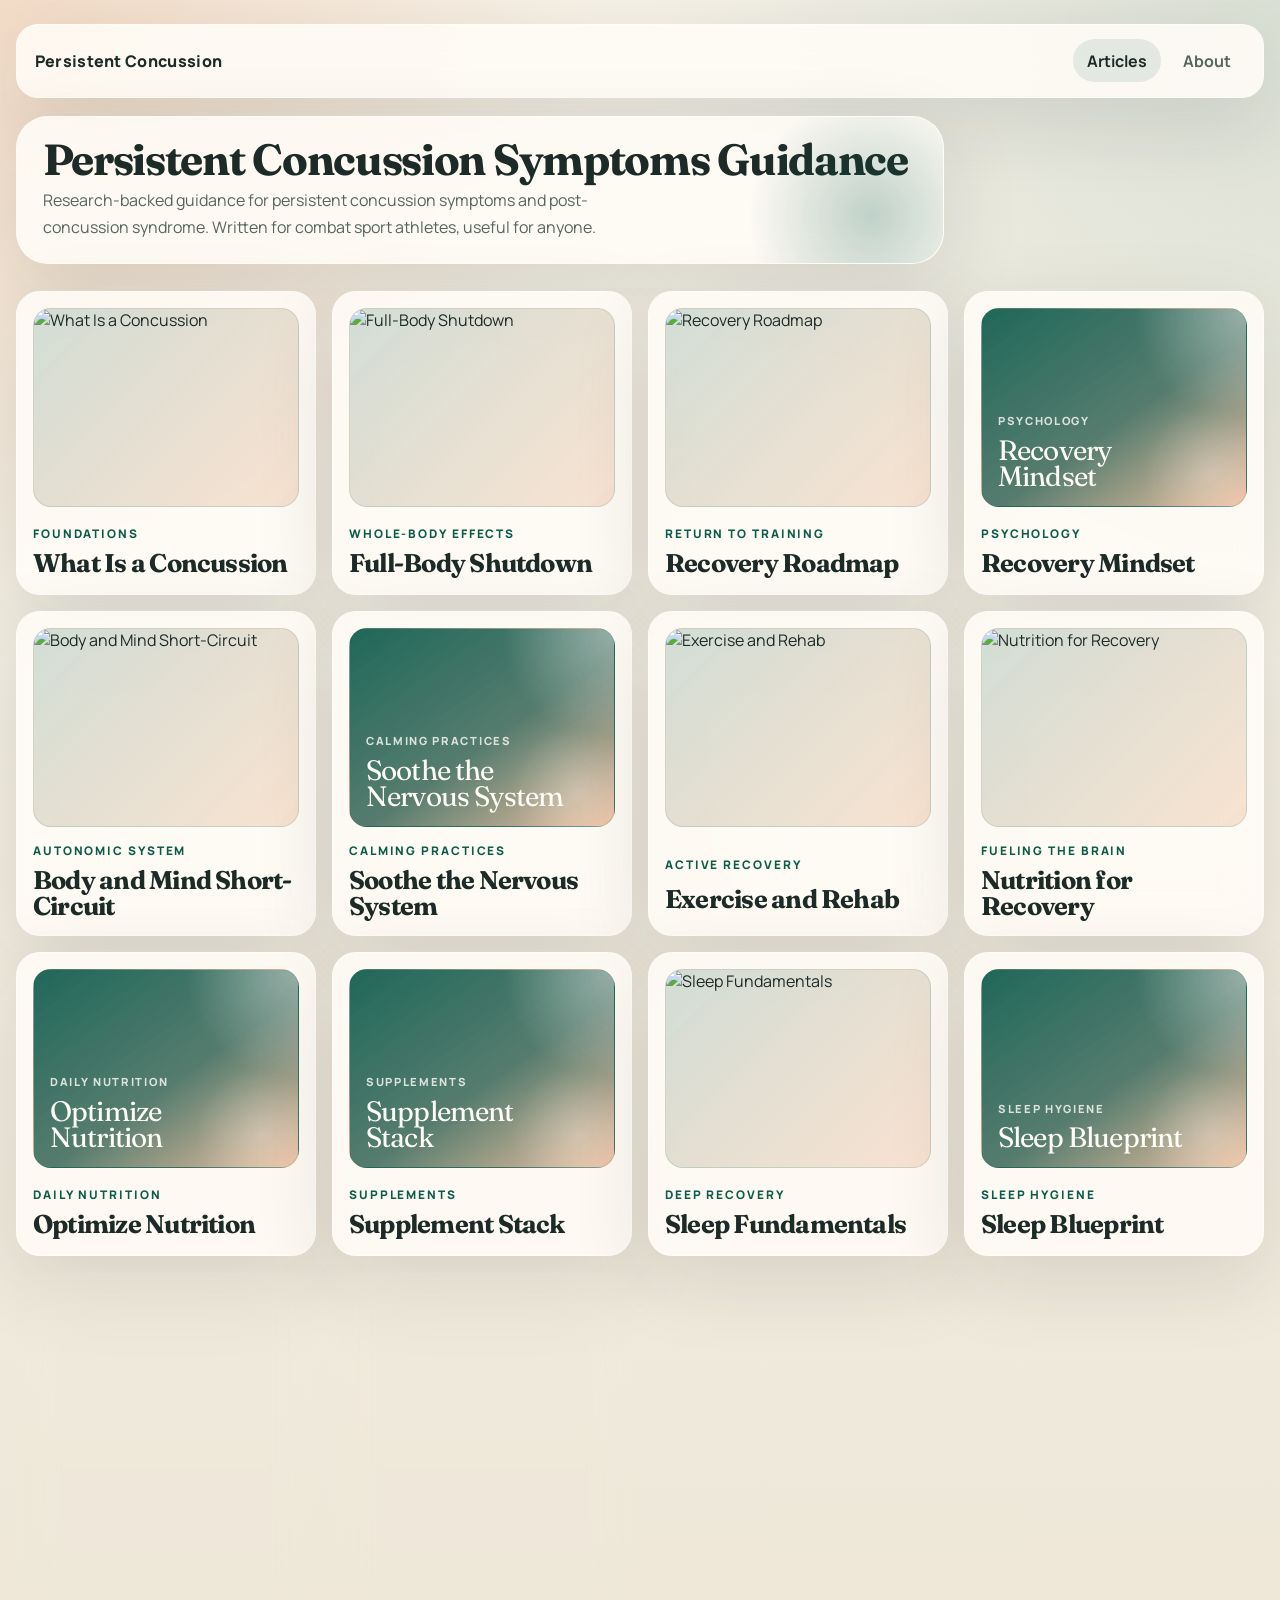
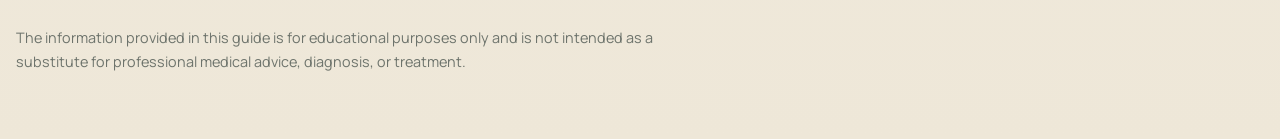
==== index.html @ 85caffee "Replace lesson renderer with vanilla JS article rendering" ====
<!doctype html>
<html lang="en">
  <head>
    <meta charset="UTF-8" />
    <meta name="viewport" content="width=device-width, initial-scale=1.0" />
    <title>Persistent Concussion</title>
    <meta
      name="description"
      content="Persistent Concussion is a free web version of the HitSmart recovery course, reorganized into a cleaner reading experience."
    />
    <link rel="preconnect" href="https://fonts.googleapis.com" />
    <link rel="preconnect" href="https://fonts.gstatic.com" crossorigin />
    <link
      href="https://fonts.googleapis.com/css2?family=Fraunces:opsz,wght@9..144,500;9..144,700&family=Manrope:wght@400;500;600;700;800&display=swap"
      rel="stylesheet"
    />
    <link rel="stylesheet" href="./styles.css" />
  </head>
  <body>
    <div class="page-shell">
      <nav class="site-nav" aria-label="Primary">
        <a class="site-nav__brand" href="./index.html">Persistent Concussion</a>
        <div class="site-nav__links">
          <a class="site-nav__link" href="./index.html#course" aria-current="page">Articles</a>
          <a class="site-nav__link" href="./about.html">About</a>
        </div>
      </nav>

      <header class="hero hero--compact">
        <div class="hero__inner">
          <h1 class="hero__title">Persistent Concussion Symptoms Guidance</h1>
          <p class="hero__subtitle">
            Research-backed guidance for persistent concussion symptoms and post-concussion
            syndrome. Written for combat sport athletes, useful for anyone.
          </p>
        </div>
      </header>

      <main class="layout">
        <section class="course" id="course" aria-label="Article library">
          <section class="articles-grid" id="articles-grid" aria-label="Article previews"></section>
        </section>
      </main>

      <footer class="site-footer">
        <p>
          The information provided in this guide is for educational purposes only and is not
          intended as a substitute for professional medical advice, diagnosis, or treatment.
        </p>
      </footer>
    </div>

    <script type="module" src="./app.js"></script>
  </body>
</html>
---- styles.css ----
:root {
  --paper: rgba(255, 252, 246, 0.88);
  --paper-strong: #fffdf8;
  --ink: #1d2b28;
  --ink-soft: #57655f;
  --line: rgba(29, 43, 40, 0.12);
  --brand: #0c5c4c;
  --accent: #e58b53;
  --accent-soft: rgba(229, 139, 83, 0.16);
  --shadow: 0 24px 80px rgba(23, 35, 31, 0.12);
  --radius-xl: 28px;
}

* {
  box-sizing: border-box;
}

html {
  scroll-behavior: smooth;
}

body {
  margin: 0;
  min-height: 100vh;
  color: var(--ink);
  background:
    radial-gradient(circle at top left, rgba(229, 139, 83, 0.22), transparent 28%),
    radial-gradient(circle at top right, rgba(12, 92, 76, 0.12), transparent 30%),
    linear-gradient(180deg, #f7f2e8 0%, #f3eee2 35%, #eee7d8 100%);
  font-family: "Manrope", "Avenir Next", "Segoe UI", sans-serif;
}

body::before {
  position: fixed;
  inset: 0;
  background-image:
    linear-gradient(rgba(255, 255, 255, 0.18) 1px, transparent 1px),
    linear-gradient(90deg, rgba(255, 255, 255, 0.18) 1px, transparent 1px);
  background-size: 28px 28px;
  opacity: 0.22;
  content: "";
  pointer-events: none;
}

a {
  color: inherit;
}

img {
  max-width: 100%;
}

.page-shell {
  position: relative;
  z-index: 1;
  width: min(1280px, calc(100% - 2rem));
  margin: 0 auto;
  padding: 1.5rem 0 4rem;
}

.site-nav {
  display: flex;
  align-items: center;
  justify-content: space-between;
  gap: 1rem;
  padding: 0.9rem 1.1rem;
  margin-bottom: 1.15rem;
  border-radius: 22px;
}

.site-nav__brand,
.site-nav__link {
  text-decoration: none;
}

.site-nav__brand {
  font-weight: 800;
  letter-spacing: 0.02em;
}

.site-nav__links {
  display: flex;
  flex-wrap: wrap;
  align-items: center;
  gap: 0.45rem;
}

.site-nav__link {
  padding: 0.65rem 0.9rem;
  border-radius: 999px;
  color: var(--ink-soft);
  font-weight: 700;
  transition:
    background-color 180ms ease,
    color 180ms ease,
    transform 180ms ease;
}

.site-nav__link:hover,
.site-nav__link:focus-visible {
  color: var(--ink);
  background: rgba(255, 255, 255, 0.62);
  transform: translateY(-1px);
}

.site-nav__link[aria-current="page"] {
  color: var(--ink);
  background: rgba(12, 92, 76, 0.1);
}

.hero {
  display: grid;
  grid-template-columns: 1fr;
  gap: 1rem;
  align-items: stretch;
}

.hero__inner,
.site-nav,
.preview-card,
.article-detail,
.about-card {
  backdrop-filter: blur(18px);
  background: var(--paper);
  border: 1px solid rgba(255, 255, 255, 0.45);
  box-shadow: var(--shadow);
}

.hero__inner {
  position: relative;
  overflow: hidden;
  padding: 2.5rem;
  border-radius: 32px;
}

.hero--compact {
  max-width: min(58rem, 100%);
}

.hero--compact .hero__inner {
  padding: 1.35rem 1.6rem;
}

.hero__inner::after {
  position: absolute;
  right: -3.5rem;
  bottom: -5rem;
  width: 16rem;
  height: 16rem;
  border-radius: 999px;
  background: radial-gradient(circle, rgba(12, 92, 76, 0.26), transparent 68%);
  content: "";
}

.hero__eyebrow,
.section-label,
.summary-card__label,
.about-card__label,
.preview-card__eyebrow,
.article-detail__eyebrow {
  margin: 0;
  text-transform: uppercase;
  letter-spacing: 0.16em;
  font-size: 0.74rem;
  font-weight: 800;
  color: var(--brand);
}

.hero__title,
.course__intro h2,
.about__copy h2,
.preview-card__title,
.article-detail__title {
  font-family: "Fraunces", Georgia, serif;
  letter-spacing: -0.03em;
}

.hero__title {
  width: min(12ch, 100%);
  margin: 0 0 1rem;
  font-size: clamp(3rem, 7vw, 5.4rem);
  line-height: 0.94;
}

.hero--compact .hero__title {
  width: auto;
  margin-bottom: 0.45rem;
  font-size: clamp(1.95rem, 3.4vw, 3rem);
}

.hero__copy,
.hero__subtitle,
.preview-card__description,
.article-detail__description,
.about__lede,
.about-card__body,
.course__meta-copy,
.course__meta-count {
  margin: 0;
  color: var(--ink-soft);
  line-height: 1.7;
  font-size: 1rem;
}

.hero__copy {
  max-width: 62ch;
}

.hero__subtitle {
  max-width: 60ch;
}

.hero__actions,
.hero__stats {
  display: flex;
  flex-wrap: wrap;
  gap: 0.85rem;
  margin-top: 1.5rem;
}

.hero--compact .hero__actions,
.hero--compact .hero__stats {
  margin-top: 1rem;
}

.button {
  display: inline-flex;
  align-items: center;
  justify-content: center;
  min-height: 3rem;
  padding: 0.85rem 1.15rem;
  border-radius: 999px;
  font-weight: 800;
  text-decoration: none;
  transition:
    transform 180ms ease,
    background-color 180ms ease,
    border-color 180ms ease;
}

.button:hover,
.button:focus-visible,
.preview-card:hover,
.preview-card:focus-visible {
  transform: translateY(-1px);
}

.button--primary {
  color: #fff;
  background: var(--brand);
}

.button--secondary {
  border: 1px solid var(--line);
  background: rgba(255, 255, 255, 0.66);
}

.stat-pill {
  display: inline-flex;
  align-items: center;
  gap: 0.55rem;
  padding: 0.75rem 0.95rem;
  border-radius: 999px;
  background: rgba(255, 255, 255, 0.72);
  border: 1px solid rgba(12, 92, 76, 0.1);
  color: var(--ink-soft);
  font-weight: 700;
}

.stat-pill strong {
  color: var(--ink);
}

.layout {
  display: grid;
  gap: 2.75rem;
  margin-top: 1.7rem;
}

.course,
.about {
  display: grid;
  gap: 1.4rem;
}

.course__intro {
  display: grid;
  gap: 0.55rem;
}

.course__intro h2,
.about__copy h2 {
  margin: 0;
  font-size: clamp(2rem, 5vw, 3rem);
  line-height: 1;
}

.articles-grid {
  display: grid;
  grid-template-columns: repeat(4, minmax(0, 1fr));
  gap: 1rem;
  align-items: stretch;
}

.preview-card {
  appearance: none;
  border: 1px solid rgba(255, 255, 255, 0.45);
  display: grid;
  gap: 0.95rem;
  min-height: 19rem;
  width: 100%;
  padding: 1rem;
  border-radius: 24px;
  font: inherit;
  text-align: left;
  color: inherit;
  cursor: pointer;
  text-decoration: none;
}

.preview-card__media {
  aspect-ratio: 4 / 3;
  overflow: hidden;
  display: grid;
  border-radius: 18px;
  background: linear-gradient(135deg, rgba(12, 92, 76, 0.18), rgba(229, 139, 83, 0.22));
  border: 1px solid rgba(12, 92, 76, 0.12);
}

.preview-card__media img {
  width: 100%;
  height: 100%;
  object-fit: cover;
  display: block;
}

.preview-card__media--fallback {
  position: relative;
  align-content: end;
  gap: 0.55rem;
  padding: 1rem;
  background:
    radial-gradient(circle at top right, rgba(255, 255, 255, 0.42), transparent 34%),
    linear-gradient(145deg, rgba(12, 92, 76, 0.92), rgba(58, 103, 88, 0.86) 55%, rgba(229, 139, 83, 0.5));
}

.preview-card__media--fallback::after {
  position: absolute;
  inset: auto -2rem -2.2rem auto;
  width: 8.5rem;
  height: 8.5rem;
  border-radius: 999px;
  background: radial-gradient(circle, rgba(255, 252, 246, 0.28), transparent 70%);
  content: "";
}

.preview-card__media-label,
.preview-card__media-title {
  position: relative;
  z-index: 1;
  margin: 0;
  color: #fffdf8;
  text-decoration: none;
}

.preview-card__media-label {
  text-transform: uppercase;
  letter-spacing: 0.15em;
  font-size: 0.7rem;
  font-weight: 800;
  opacity: 0.8;
}

.preview-card__media-title {
  max-width: 12ch;
  font-family: "Fraunces", Georgia, serif;
  font-size: 1.75rem;
  line-height: 0.96;
  letter-spacing: -0.03em;
}

.preview-card__header {
  display: grid;
  gap: 0.45rem;
}

.preview-card__title {
  margin: 0;
  font-size: 1.6rem;
  line-height: 1.02;
}

.article-detail {
  display: grid;
  gap: 1rem;
  padding: 1.3rem;
  border-radius: 32px;
}

.article-detail__header {
  display: grid;
  gap: 1rem;
}

.article-detail__heading {
  display: grid;
  gap: 0.6rem;
}

.article-detail__title {
  margin: 0;
  font-size: clamp(2.2rem, 5vw, 4rem);
  line-height: 0.98;
}

.article-detail__summary {
  margin-bottom: 0;
}

.article-detail__content {
  display: grid;
  gap: 1rem;
}

.article-detail__content--lesson {
  gap: 0;
}

.article-detail__sections {
  display: grid;
  gap: 1rem;
}

.article-page {
  display: grid;
  gap: 1rem;
}

.article-page__nav {
  display: flex;
  justify-content: flex-start;
}

.summary-card {
  padding: 1rem 1.1rem;
  border-radius: 20px;
  background: linear-gradient(135deg, var(--accent-soft), rgba(12, 92, 76, 0.1));
  border: 1px solid rgba(12, 92, 76, 0.12);
}

.summary-card__copy {
  margin: 0.4rem 0 0;
  line-height: 1.7;
  color: var(--ink);
}

.section-card {
  overflow: hidden;
  border-radius: 22px;
  background: rgba(255, 253, 248, 0.82);
  border: 1px solid rgba(12, 92, 76, 0.12);
  box-shadow: 0 14px 36px rgba(23, 35, 31, 0.08);
  animation: fadeSlide 260ms ease;
}

.section-card__header {
  padding: 0.95rem 1.2rem;
  background: linear-gradient(135deg, rgba(12, 92, 76, 0.16), rgba(12, 92, 76, 0.08));
  border-bottom: 1px solid rgba(12, 92, 76, 0.12);
}

.section-card__title {
  margin: 0;
  font-size: 1.08rem;
  line-height: 1.35;
  font-weight: 800;
  color: var(--ink);
}

.section-card__body {
  display: grid;
  gap: 1rem;
  padding: 1.15rem 1.2rem 1.25rem;
}

.section-card__subheading,
.content-card__subheading {
  margin: 0;
  font-size: 1rem;
  line-height: 1.4;
  font-weight: 800;
  color: var(--ink);
}

.section-card__body p {
  margin: 0;
  color: var(--ink-soft);
  line-height: 1.88;
}

.section-card__body strong {
  color: var(--ink);
}

.section-card__body a {
  color: var(--brand);
  text-decoration-thickness: 0.08em;
  text-underline-offset: 0.18em;
  word-break: break-word;
}

.section-card__list {
  display: grid;
  gap: 0.7rem;
  margin: 0;
  padding-left: 1.3rem;
  color: var(--ink-soft);
}

.section-card__list li {
  line-height: 1.8;
}

.section-card__image {
  display: block;
  width: min(100%, 36rem);
  max-height: 24rem;
  margin-inline: auto;
  border-radius: 16px;
  border: 1px solid var(--line);
  object-fit: contain;
  background: rgba(255, 255, 255, 0.72);
}

.deep-dive {
  display: grid;
  gap: 0.9rem;
}

.deep-dive__toggle {
  display: flex;
  align-items: center;
  justify-content: center;
  min-height: 3.2rem;
  padding: 0.95rem 1.2rem;
  border-radius: 18px;
  background: #232523;
  color: #fff;
  border: 1px solid rgba(35, 37, 35, 0.24);
  cursor: pointer;
  font-weight: 800;
  list-style: none;
  user-select: none;
}

.deep-dive__toggle::-webkit-details-marker {
  display: none;
}

.deep-dive__content {
  display: grid;
  gap: 1rem;
}

.content-card {
  padding: 1.2rem 1.2rem;
  border-radius: 18px;
  background: var(--paper-strong);
  border: 1px solid var(--line);
  animation: fadeSlide 260ms ease;
}

.content-card h4 {
  margin: 0;
  font-size: 1.08rem;
  line-height: 1.35;
}

.content-card p,
.content-card li {
  margin: 0;
  line-height: 1.9;
  color: var(--ink-soft);
}

.content-card p + p,
.content-card ol,
.content-card ul,
.content-card img,
.content-card .table-wrap,
.content-card .link-stack {
  margin-top: 1.1rem;
}

.content-card ol,
.content-card ul {
  padding-left: 1.2rem;
}

.content-card li + li {
  margin-top: 0.7rem;
}

.content-card img {
  display: block;
  width: min(100%, 42rem);
  max-height: 30rem;
  margin-inline: auto;
  border-radius: 14px;
  border: 1px solid var(--line);
  object-fit: contain;
}

.content-card a {
  color: var(--brand);
  text-decoration-thickness: 0.08em;
  text-underline-offset: 0.18em;
  word-break: break-word;
}

.link-stack {
  display: grid;
  gap: 0.75rem;
}

.link-chip {
  display: block;
  padding: 0.85rem 0.95rem;
  border-radius: 14px;
  border: 1px solid rgba(12, 92, 76, 0.12);
  background: rgba(12, 92, 76, 0.06);
  text-decoration: none;
  font-weight: 700;
}

.table-wrap {
  overflow-x: auto;
  border-radius: 16px;
  border: 1px solid var(--line);
}

.data-table {
  width: 100%;
  border-collapse: collapse;
  font-size: 0.96rem;
}

.data-table th,
.data-table td {
  padding: 0.8rem 0.85rem;
  text-align: left;
  vertical-align: top;
  border: 1px solid var(--line);
}

.data-table th {
  color: var(--ink);
  background: rgba(12, 92, 76, 0.08);
  font-weight: 800;
}

.data-table td {
  color: var(--ink-soft);
  background: rgba(255, 255, 255, 0.65);
  line-height: 1.7;
}

.references-block {
  padding-top: 0.6rem;
}

.references-block hr {
  margin: 0 0 1rem;
  border: 0;
  border-top: 1px solid var(--line);
}

.references-block h4 {
  margin: 0 0 0.85rem;
  font-size: 1.1rem;
  color: var(--ink);
}

.references-list {
  margin: 0;
  padding-left: 1.35rem;
  list-style: disc;
}

.references-list li {
  color: var(--ink-soft);
  line-height: 1.75;
  padding: 0;
}

.references-list li + li {
  margin-top: 0.55rem;
}

.references-list a {
  color: var(--brand);
  text-decoration-thickness: 0.08em;
  text-underline-offset: 0.18em;
  overflow-wrap: anywhere;
}

.lesson-root {
  display: grid;
  gap: 0.9rem;
}

.lesson-root h2,
.lesson-root h3,
.lesson-root p,
.lesson-root ul,
.lesson-root ol {
  margin: 0;
}

.lesson-mount {
  width: 100%;
}

.lesson-card-shell {
  overflow: hidden;
  border-radius: 22px;
  background: rgba(255, 253, 248, 0.84);
  border: 1px solid rgba(12, 92, 76, 0.12);
  box-shadow: 0 14px 36px rgba(23, 35, 31, 0.08);
  animation: fadeSlide 260ms ease;
}

.lesson-button-shell {
  display: inline-flex;
  align-items: center;
  justify-content: center;
  gap: 0.5rem;
  width: auto;
  min-height: 3rem;
  padding: 0.85rem 1.15rem;
  border-radius: 18px;
  border: 1px solid rgba(12, 92, 76, 0.12);
  background: rgba(12, 92, 76, 0.08);
  color: var(--ink);
  font-weight: 800;
  cursor: pointer;
  transition: transform 160ms ease, background 160ms ease, border-color 160ms ease;
}

.lesson-button-shell:hover {
  transform: translateY(-1px);
}

.lesson-button-shell--secondary {
  width: 100%;
  background: #232523;
  border-color: rgba(35, 37, 35, 0.24);
  color: #fff;
}

.lesson-button-shell--ghost {
  background: transparent;
  border-color: rgba(12, 92, 76, 0.12);
}

.lesson-button-shell--small {
  min-height: 2.5rem;
  padding: 0.65rem 0.95rem;
  font-size: 0.94rem;
}

.lesson-icon {
  display: inline-flex;
  align-items: center;
  justify-content: center;
  line-height: 1;
  font-style: normal;
}

.lesson-accordion-toggle {
  display: flex;
  align-items: center;
  justify-content: space-between;
  gap: 0.75rem;
  width: 100%;
  padding: 0.95rem 1.15rem;
  border: 0;
  background: linear-gradient(135deg, rgba(12, 92, 76, 0.14), rgba(12, 92, 76, 0.07));
  color: var(--ink);
  cursor: pointer;
  font-size: 1rem;
  font-weight: 700;
  text-align: left;
}

.lesson-accordion-content {
  padding: 1rem 1.15rem 1.15rem;
  border-top: 1px solid var(--line);
}

.lesson-root [class~="flex"] {
  display: flex;
}

.lesson-root [class~="grid"] {
  display: grid;
}

.lesson-root [class~="items-center"] {
  align-items: center;
}

.lesson-root [class~="items-start"] {
  align-items: flex-start;
}

.lesson-root [class~="justify-between"] {
  justify-content: space-between;
}

.lesson-root [class~="justify-center"] {
  justify-content: center;
}

.lesson-root [class~="flex-shrink-0"] {
  flex-shrink: 0;
}

.lesson-root [class~="grid-cols-1"] {
  grid-template-columns: repeat(1, minmax(0, 1fr));
}

.lesson-root [class~="grid-cols-2"] {
  grid-template-columns: repeat(2, minmax(0, 1fr));
}

.lesson-root [class~="gap-1"] {
  gap: 0.25rem;
}

.lesson-root [class~="gap-1.5"] {
  gap: 0.375rem;
}

.lesson-root [class~="gap-2"] {
  gap: 0.5rem;
}

.lesson-root [class~="space-y-0.5"] > * + * {
  margin-top: 0.125rem;
}

.lesson-root [class~="space-y-1"] > * + * {
  margin-top: 0.25rem;
}

.lesson-root [class~="space-y-1.5"] > * + * {
  margin-top: 0.375rem;
}

.lesson-root [class~="space-y-2"] > * + * {
  margin-top: 0.5rem;
}

.lesson-root [class~="space-y-2.5"] > * + * {
  margin-top: 0.625rem;
}

.lesson-root [class~="space-y-3"] > * + * {
  margin-top: 0.75rem;
}

.lesson-root [class~="space-y-4"] > * + * {
  margin-top: 1rem;
}

.lesson-root [class~="p-2"] {
  padding: 0.5rem;
}

.lesson-root [class~="p-2.5"] {
  padding: 0.65rem 0.7rem;
}

.lesson-root [class~="p-3"] {
  padding: 0.75rem 0.85rem;
}

.lesson-root [class~="p-4"] {
  padding: 1rem 1.05rem;
}

.lesson-root [class~="pt-3"] {
  padding-top: 0.75rem;
}

.lesson-root [class~="pb-4"] {
  padding-bottom: 1rem;
}

.lesson-root [class~="px-2"] {
  padding-left: 0.5rem;
  padding-right: 0.5rem;
}

.lesson-root [class~="px-4"] {
  padding-left: 1rem;
  padding-right: 1rem;
}

.lesson-root [class~="py-2"] {
  padding-top: 0.5rem;
  padding-bottom: 0.5rem;
}

.lesson-root [class~="py-3"] {
  padding-top: 0.75rem;
  padding-bottom: 0.75rem;
}

.lesson-root [class~="pl-2"] {
  padding-left: 0.5rem;
}

.lesson-root [class~="pl-3"] {
  padding-left: 0.75rem;
}

.lesson-root [class*="pl-[18px]"] {
  padding-left: 18px;
}

.lesson-root [class~="mb-1"] {
  margin-bottom: 0.25rem;
}

.lesson-root [class~="mb-1.5"] {
  margin-bottom: 0.375rem;
}

.lesson-root [class~="mb-2"] {
  margin-bottom: 0.5rem;
}

.lesson-root [class~="mb-3"] {
  margin-bottom: 0.75rem;
}

.lesson-root [class~="mr-1"] {
  margin-right: 0.25rem;
}

.lesson-root [class~="mr-2"] {
  margin-right: 0.5rem;
}

.lesson-root [class~="mt-0.5"] {
  margin-top: 0.125rem;
}

.lesson-root [class~="mt-1"] {
  margin-top: 0.25rem;
}

.lesson-root [class~="mt-1.5"] {
  margin-top: 0.375rem;
}

.lesson-root [class~="mt-2"] {
  margin-top: 0.5rem;
}

.lesson-root [class~="rounded"] {
  border-radius: 10px;
}

.lesson-root [class~="rounded-md"] {
  border-radius: 14px;
}

.lesson-root [class~="rounded-full"] {
  border-radius: 999px;
}

.lesson-root [class~="overflow-hidden"] {
  overflow: hidden;
}

.lesson-root [class~="overflow-x-auto"] {
  overflow-x: auto;
}

.lesson-root [class~="border"] {
  border-style: solid;
  border-width: 1px;
}

.lesson-root [class~="border-t"] {
  border-top-style: solid;
  border-top-width: 1px;
}

.lesson-root [class~="border-b"] {
  border-bottom-style: solid;
  border-bottom-width: 1px;
}

.lesson-root [class~="w-full"] {
  width: 100%;
}

.lesson-root [class~="w-1.5"] {
  width: 0.375rem;
}

.lesson-root [class~="w-3"] {
  width: 0.75rem;
}

.lesson-root [class~="w-3.5"] {
  width: 0.875rem;
}

.lesson-root [class~="w-4"] {
  width: 1rem;
}

.lesson-root [class~="w-5"] {
  width: 1.25rem;
}

.lesson-root [class~="h-1.5"] {
  height: 0.375rem;
}

.lesson-root [class~="h-3"] {
  height: 0.75rem;
}

.lesson-root [class~="h-3.5"] {
  height: 0.875rem;
}

.lesson-root [class~="h-4"] {
  height: 1rem;
}

.lesson-root [class~="h-5"] {
  height: 1.25rem;
}

.lesson-root [class~="text-left"] {
  text-align: left;
}

.lesson-root [class~="text-center"] {
  text-align: center;
}

.lesson-root [class~="text-lg"] {
  font-size: 1.2rem;
  line-height: 1.3;
}

.lesson-root [class~="text-sm"] {
  font-size: 0.98rem;
  line-height: 1.6;
}

.lesson-root [class~="text-xs"] {
  font-size: 0.84rem;
  line-height: 1.55;
}

.lesson-root [class*="text-[8px]"] {
  font-size: 8px;
  line-height: 1.35;
}

.lesson-root [class*="text-[9px]"] {
  font-size: 9px;
  line-height: 1.4;
}

.lesson-root [class*="text-[10px]"] {
  font-size: 10px;
  line-height: 1.45;
}

.lesson-root [class*="text-[11px]"] {
  font-size: 11px;
  line-height: 1.55;
}

.lesson-root [class~="font-bold"] {
  font-weight: 800;
}

.lesson-root [class~="font-medium"] {
  font-weight: 700;
}

.lesson-root [class~="font-mono"] {
  font-family: ui-monospace, SFMono-Regular, Menlo, Monaco, Consolas, monospace;
}

.lesson-root [class~="italic"] {
  font-style: italic;
}

.lesson-root [class~="not-italic"] {
  font-style: normal;
}

.lesson-root [class~="leading-relaxed"] {
  line-height: 1.82;
}

.lesson-root [class~="text-white/60"],
.lesson-root [class~="text-white/60/60"] {
  color: var(--ink-soft) !important;
}

.lesson-root [class~="text-white/60/70"] {
  color: rgba(69, 81, 76, 0.78) !important;
}

.lesson-root [class~="text-slate-200"] {
  color: var(--ink) !important;
}

.lesson-root [class~="text-red-500"],
.lesson-root [class~="text-red-500/80"],
.lesson-root [class~="text-red-600"] {
  color: #ad4f45 !important;
}

.lesson-root [class~="text-red-400"] {
  color: #c36a61 !important;
}

.lesson-root [class~="text-green-500"],
.lesson-root [class~="text-green-600"],
.lesson-root [class~="text-emerald-400"],
.lesson-root [class~="text-emerald-500"],
.lesson-root [class~="text-primary"] {
  color: var(--brand) !important;
}

.lesson-root [class~="text-sky-500"],
.lesson-root [class~="text-violet-500"],
.lesson-root [class~="text-rose-500"],
.lesson-root [class~="text-yellow-500"] {
  color: var(--brand) !important;
}

.lesson-root [class~="text-amber-500"],
.lesson-root [class~="text-amber-600"] {
  color: #9a6b15 !important;
}

.lesson-root [class~="bg-white/5"],
.lesson-root [class~="bg-muted/50"] {
  background: rgba(255, 255, 255, 0.66) !important;
}

.lesson-root [class~="bg-primary/5"],
.lesson-root [class~="bg-green-500/5"],
.lesson-root [class~="bg-emerald-500/5"],
.lesson-root [class~="bg-emerald-500/100/5"],
.lesson-root [class~="bg-emerald-500/100/20"],
.lesson-root [class~="bg-green-500/20"],
.lesson-root [class~="bg-primary/20"] {
  background: rgba(12, 92, 76, 0.08) !important;
}

.lesson-root [class~="bg-green-500/10"] {
  background: rgba(12, 92, 76, 0.12) !important;
}

.lesson-root [class~="bg-red-500/5"],
.lesson-root [class~="bg-red-500/10"] {
  background: rgba(173, 79, 69, 0.08) !important;
}

.lesson-root [class~="bg-muted/30"] {
  background: rgba(245, 241, 232, 0.78) !important;
}

.lesson-root [class~="bg-sky-500/10"],
.lesson-root [class~="bg-violet-500/10"],
.lesson-root [class~="bg-rose-500/10"],
.lesson-root [class~="bg-indigo-500/10"],
.lesson-root [class~="bg-indigo-500/20"],
.lesson-root [class~="bg-blue-500/10"],
.lesson-root [class~="bg-orange-500/10"] {
  background: rgba(12, 92, 76, 0.08) !important;
}

.lesson-root [class~="bg-amber-500/5"],
.lesson-root [class~="bg-amber-500/10"] {
  background: rgba(180, 125, 22, 0.08) !important;
}

.lesson-root [class~="border-red-500/10"],
.lesson-root [class~="border-red-500/20"],
.lesson-root [class~="border-red-500/30"] {
  border-color: rgba(173, 79, 69, 0.22) !important;
}

.lesson-root [class~="border-green-500/10"],
.lesson-root [class~="border-green-500/20"],
.lesson-root [class~="border-green-500/30"],
.lesson-root [class~="border-primary/20"] {
  border-color: rgba(12, 92, 76, 0.2) !important;
}

.lesson-root [class~="border-amber-500/20"],
.lesson-root [class~="border-amber-500/30"] {
  border-color: rgba(180, 125, 22, 0.22) !important;
}

.lesson-root [class~="border-purple-500/30"] {
  border-color: rgba(12, 92, 76, 0.2) !important;
}

.lesson-root [class~="border-primary/10"],
.lesson-root [class~="border-primary/30"],
.lesson-root [class~="border-blue-500/10"],
.lesson-root [class~="border-indigo-500/10"],
.lesson-root [class~="border-indigo-500/20"],
.lesson-root [class~="border-orange-500/10"] {
  border-color: rgba(12, 92, 76, 0.18) !important;
}

.lesson-root [class~="border-muted"] {
  border-color: var(--line) !important;
}

.lesson-root [class~="border-b"] {
  border-color: var(--line);
}

.lesson-root img {
  display: block;
  width: min(100%, 40rem);
  max-height: 30rem;
  margin-inline: auto;
  border-radius: 16px;
  border: 1px solid var(--line);
  object-fit: contain;
  background: rgba(255, 255, 255, 0.72);
}

.lesson-root table {
  width: 100%;
  border-collapse: collapse;
  font-size: 0.95rem;
}

.lesson-root th,
.lesson-root td {
  padding: 0.8rem 0.85rem;
  text-align: left;
  vertical-align: top;
  border: 1px solid var(--line);
}

.lesson-root th {
  background: rgba(12, 92, 76, 0.08);
  color: var(--ink) !important;
  font-weight: 800;
}

.lesson-root td {
  background: rgba(255, 255, 255, 0.64);
  color: var(--ink-soft);
  line-height: 1.7;
}

.lesson-root button[class~="text-left"] {
  color: var(--ink);
  background: linear-gradient(135deg, rgba(12, 92, 76, 0.14), rgba(12, 92, 76, 0.07));
}

.lesson-root .lesson-works-cited {
  box-shadow: none;
}

.lesson-root .lesson-card-shell > h2,
.lesson-root .lesson-card-shell > h3 {
  color: var(--ink);
}

.lesson-references-list {
  margin: 0;
  padding-left: 1.2rem;
  list-style: disc;
}

.lesson-references-list li {
  color: var(--ink-soft);
  line-height: 1.75;
}

.lesson-references-list li + li {
  margin-top: 0.3rem;
}

@media (min-width: 720px) {
  .lesson-root [class~="sm:grid-cols-2"] {
    grid-template-columns: repeat(2, minmax(0, 1fr));
  }
}

.about-page {
  display: grid;
  gap: 0;
}

.about-story {
  max-width: min(72rem, 100%);
  padding: 1.8rem 1.95rem;
  border-radius: 30px;
  backdrop-filter: blur(18px);
  background: var(--paper);
  border: 1px solid rgba(255, 255, 255, 0.45);
  box-shadow: var(--shadow);
}

.about-story__lead {
  display: grid;
  grid-template-columns: minmax(0, 1.05fr) minmax(280px, 0.95fr);
  gap: 1.6rem;
  align-items: center;
  padding-bottom: 1.75rem;
  border-bottom: 1px solid var(--line);
}

.about-story__lead-copy {
  display: grid;
  gap: 0.7rem;
}

.about-story__lead-copy h1 {
  margin: 0;
  font-family: "Fraunces", Georgia, serif;
  font-size: clamp(2.35rem, 4.6vw, 4rem);
  line-height: 0.98;
  letter-spacing: -0.03em;
}

.about-story__intro {
  margin: 0;
  max-width: 64ch;
  color: var(--ink-soft);
  line-height: 1.82;
}

.about-story__social-link {
  display: inline-flex;
  align-items: center;
  justify-content: center;
  width: 2rem;
  height: 2rem;
  color: rgba(29, 43, 40, 0.56);
  transition:
    color 180ms ease,
    transform 180ms ease;
}

.about-story__social-link:hover,
.about-story__social-link:focus-visible {
  color: var(--brand);
  transform: translateY(-1px);
}

.about-story__social-link svg {
  width: 1.15rem;
  height: 1.15rem;
  display: block;
  fill: currentColor;
}

.about-story__portrait {
  margin: 0;
  overflow: hidden;
  min-height: 26rem;
  border-radius: 28px;
  border: 1px solid rgba(12, 92, 76, 0.14);
  background: rgba(255, 255, 255, 0.6);
}

.about-story__portrait img {
  width: 100%;
  height: 100%;
  object-fit: cover;
  display: block;
}

.about-story__body {
  display: grid;
  gap: 1.15rem;
  padding-top: 1.65rem;
}

.about-story__body p {
  margin: 0;
  max-width: 70ch;
  color: var(--ink-soft);
  line-height: 1.86;
  font-size: 1.02rem;
}

.about-story__videos {
  margin-top: 2.4rem;
  padding-top: 2rem;
  border-top: 1px solid rgba(12, 92, 76, 0.12);
}

.about-story__videos-copy {
  display: grid;
  gap: 0.6rem;
  margin-bottom: 1.5rem;
}

.about-story__videos-copy h2 {
  margin: 0;
  font-family: "Fraunces", Georgia, serif;
  font-size: clamp(1.9rem, 3vw, 2.5rem);
  line-height: 1.05;
  letter-spacing: -0.03em;
}

.about-story__videos-copy p {
  margin: 0;
  max-width: 66ch;
  color: var(--ink-soft);
  line-height: 1.75;
}

.about-story__video-list {
  display: grid;
  grid-template-columns: repeat(4, minmax(0, 1fr));
  gap: 0.85rem;
}

.about-video {
  min-width: 0;
}

.about-video__frame {
  overflow: hidden;
  border-radius: 18px;
  border: 1px solid rgba(12, 92, 76, 0.12);
  background: linear-gradient(145deg, rgba(244, 238, 227, 0.96), rgba(255, 255, 255, 0.9));
  box-shadow: 0 14px 28px rgba(18, 46, 38, 0.08);
}

.about-video__frame iframe {
  width: 100%;
  aspect-ratio: 16 / 9;
  display: block;
  border: 0;
}

.site-footer {
  margin-top: 1.4rem;
  padding: 0.4rem 0 0;
}

.site-footer p {
  margin: 0;
  max-width: 72ch;
  color: rgba(29, 43, 40, 0.62);
  font-size: 0.9rem;
  line-height: 1.7;
}

.about__inner {
  display: grid;
  grid-template-columns: minmax(0, 0.8fr) minmax(280px, 1fr);
  gap: 1rem;
  align-items: start;
}

.about-card {
  padding: 1.5rem;
  border-radius: var(--radius-xl);
}

.about-card__body {
  margin-top: 0.75rem;
}

.about-card__prompts {
  margin: 1rem 0 0;
  padding-left: 1.2rem;
  color: var(--ink-soft);
  line-height: 1.75;
}

@keyframes fadeSlide {
  from {
    opacity: 0;
    transform: translateY(10px);
  }

  to {
    opacity: 1;
    transform: translateY(0);
  }
}

@media (max-width: 980px) {
  .about__inner {
    grid-template-columns: 1fr;
  }

  .articles-grid {
    grid-template-columns: repeat(2, minmax(0, 1fr));
  }

  .about-story__video-list {
    grid-template-columns: repeat(2, minmax(0, 1fr));
  }

  .about-story__lead {
    grid-template-columns: 1fr;
  }

  .about-story__portrait {
    min-height: 20rem;
  }
}

@media (max-width: 720px) {
  .page-shell {
    width: min(100% - 1rem, 1280px);
    padding-top: 0.75rem;
  }

  .hero__inner,
  .hero__panel,
  .site-nav,
  .preview-card,
  .article-detail,
  .about-story,
  .about-card {
    padding: 1.1rem;
    border-radius: 24px;
  }

  .hero__title {
    width: auto;
  }

  .site-nav {
    flex-direction: column;
    align-items: start;
  }

  .site-nav__links {
    width: 100%;
  }

  .articles-grid {
    grid-template-columns: 1fr;
  }

  .about-story__video-list {
    grid-template-columns: 1fr;
  }

  .about-story__lead {
    gap: 1rem;
  }

  .about-story__portrait {
    min-height: 16rem;
  }

  .about-story__videos {
    margin-top: 2rem;
    padding-top: 1.65rem;
  }

  .about-video__frame {
    border-radius: 22px;
  }
}
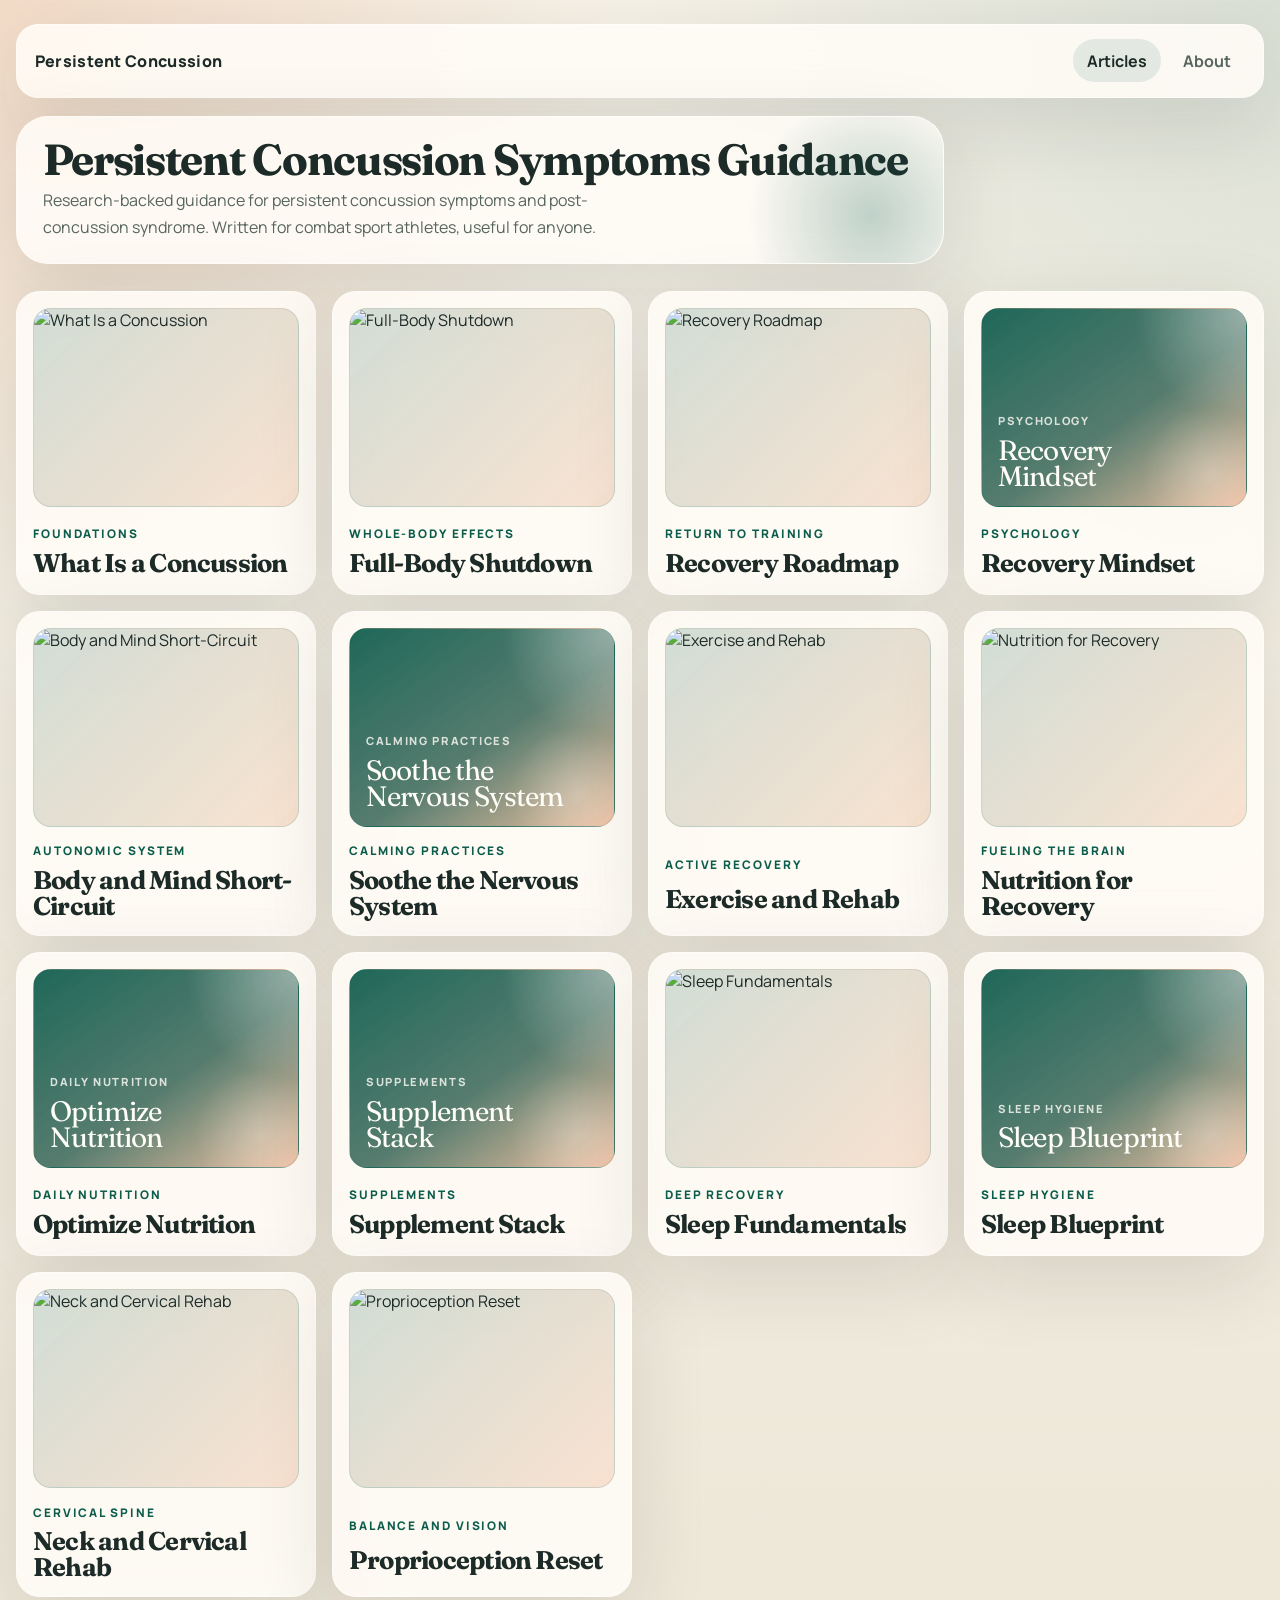
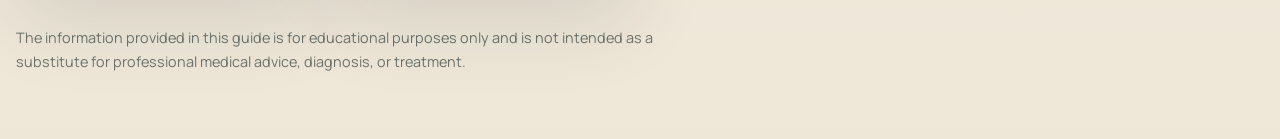
==== commit b69d5c53: "Update site metadata and remove course hash links" ====
--- a/index.html
+++ b/index.html
@@ -3,10 +3,18 @@
   <head>
     <meta charset="UTF-8" />
     <meta name="viewport" content="width=device-width, initial-scale=1.0" />
-    <title>Persistent Concussion</title>
+    <title>Persistent Concussion Symptoms Guidance</title>
     <meta
       name="description"
-      content="Persistent Concussion is a free web version of the HitSmart recovery course, reorganized into a cleaner reading experience."
+      content="Research-backed guidance for persistent concussion symptoms and post-concussion syndrome. Written for combat sport athletes, useful for anyone."
+    />
+    <meta
+      property="og:title"
+      content="Persistent Concussion Symptoms Guidance"
+    />
+    <meta
+      property="og:description"
+      content="Research-backed guidance for persistent concussion symptoms and post-concussion syndrome. Written for combat sport athletes, useful for anyone."
     />
     <link rel="preconnect" href="https://fonts.googleapis.com" />
     <link rel="preconnect" href="https://fonts.gstatic.com" crossorigin />
@@ -21,7 +29,7 @@
       <nav class="site-nav" aria-label="Primary">
         <a class="site-nav__brand" href="./index.html">Persistent Concussion</a>
         <div class="site-nav__links">
-          <a class="site-nav__link" href="./index.html#course" aria-current="page">Articles</a>
+          <a class="site-nav__link" href="./index.html" aria-current="page">Articles</a>
           <a class="site-nav__link" href="./about.html">About</a>
         </div>
       </nav>
@@ -37,7 +45,7 @@
       </header>
 
       <main class="layout">
-        <section class="course" id="course" aria-label="Article library">
+        <section class="course" id="articles" aria-label="Article library">
           <section class="articles-grid" id="articles-grid" aria-label="Article previews"></section>
         </section>
       </main>
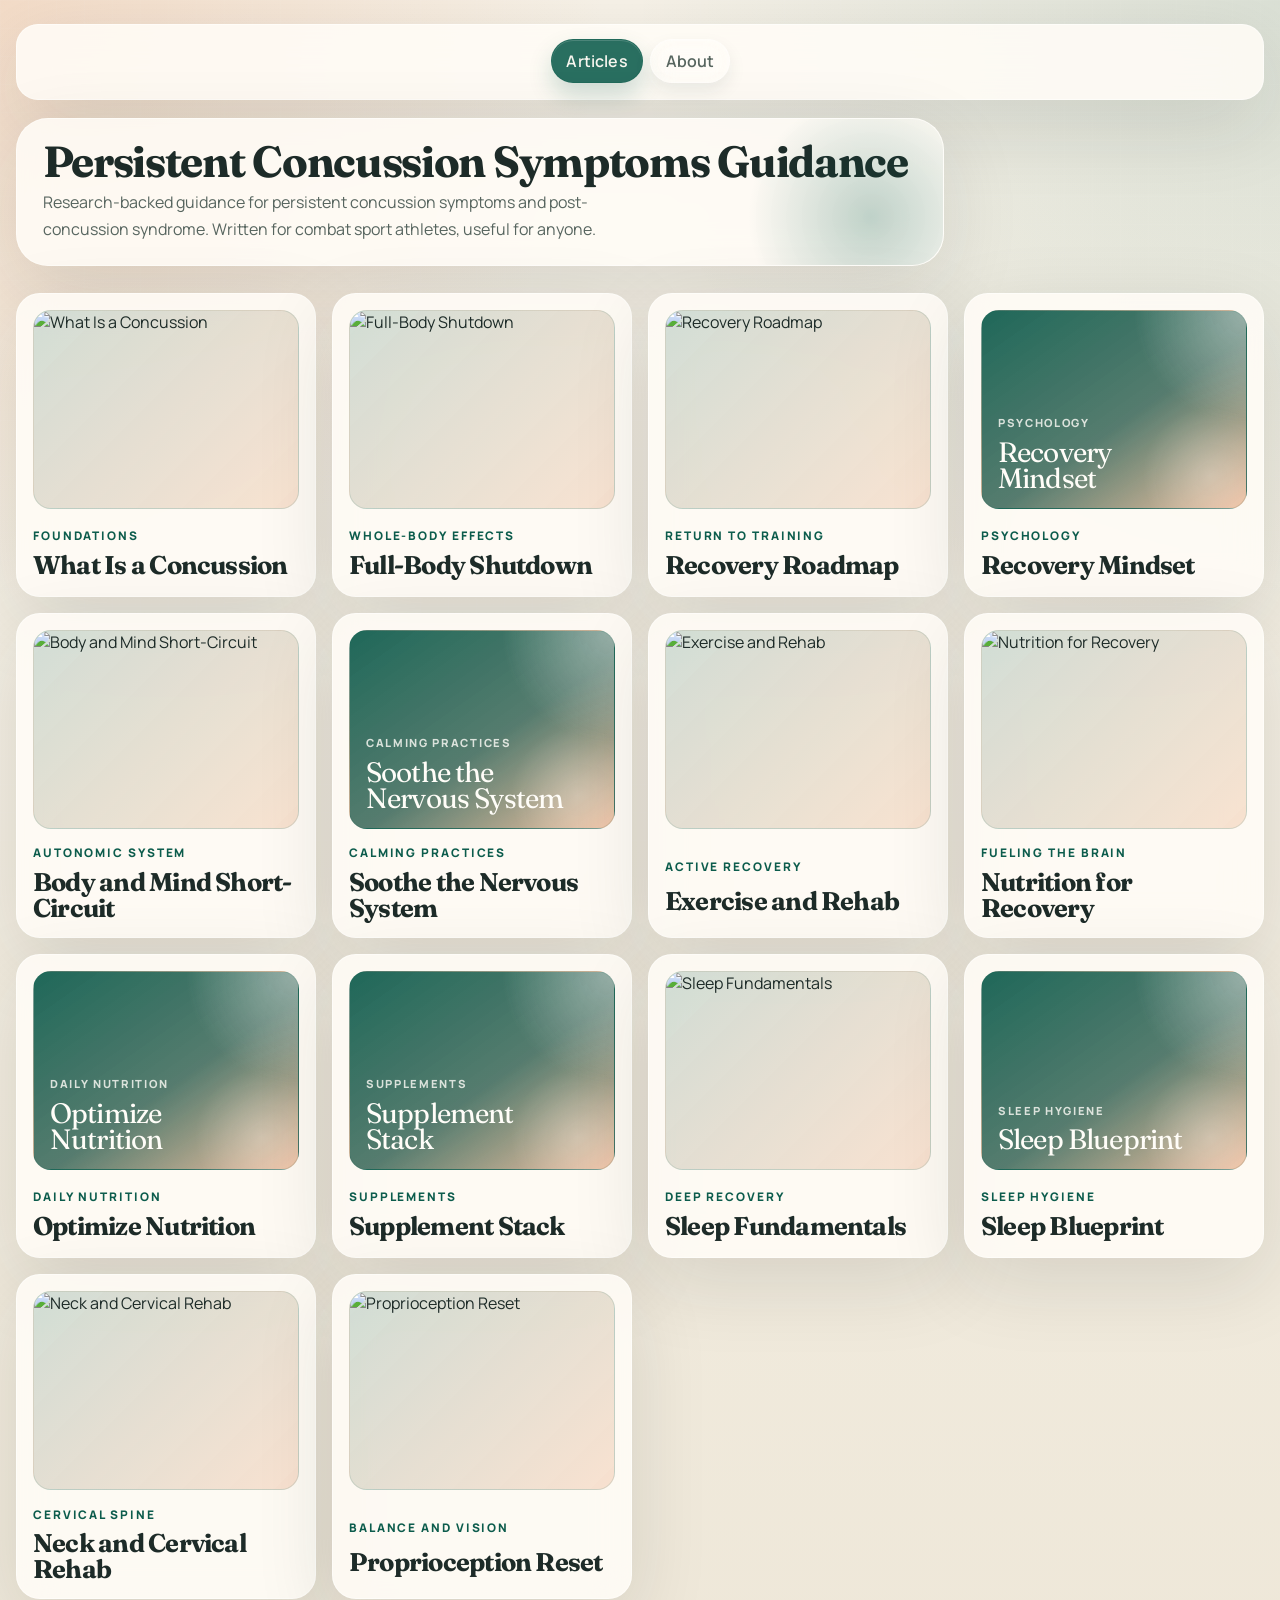
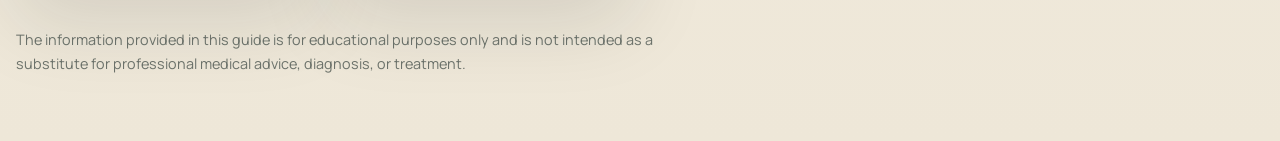
==== commit 059c614a: "Center nav links and remove redundant about heading" ====
--- a/index.html
+++ b/index.html
@@ -27,7 +27,6 @@
   <body>
     <div class="page-shell">
       <nav class="site-nav" aria-label="Primary">
-        <a class="site-nav__brand" href="./index.html">Persistent Concussion</a>
         <div class="site-nav__links">
           <a class="site-nav__link" href="./index.html" aria-current="page">Articles</a>
           <a class="site-nav__link" href="./about.html">About</a>
--- a/styles.css
+++ b/styles.css
@@ -61,51 +61,76 @@
 .site-nav {
   display: flex;
   align-items: center;
-  justify-content: space-between;
+  justify-content: center;
   gap: 1rem;
   padding: 0.9rem 1.1rem;
   margin-bottom: 1.15rem;
   border-radius: 22px;
 }
 
-.site-nav__brand,
 .site-nav__link {
   text-decoration: none;
-}
-
-.site-nav__brand {
-  font-weight: 800;
-  letter-spacing: 0.02em;
 }
 
 .site-nav__links {
   display: flex;
   flex-wrap: wrap;
   align-items: center;
+  justify-content: center;
   gap: 0.45rem;
 }
 
 .site-nav__link {
+  position: relative;
+  isolation: isolate;
   padding: 0.65rem 0.9rem;
   border-radius: 999px;
+  border: 1px solid rgba(255, 255, 255, 0.38);
+  background: rgba(255, 255, 255, 0.16);
+  backdrop-filter: blur(12px);
+  -webkit-backdrop-filter: blur(12px);
   color: var(--ink-soft);
-  font-weight: 700;
+  font-weight: 600;
+  letter-spacing: 0.01em;
+  box-shadow:
+    inset 0 1px 0 rgba(255, 255, 255, 0.28),
+    0 8px 18px rgba(19, 40, 35, 0.08);
   transition:
-    background-color 180ms ease,
-    color 180ms ease,
-    transform 180ms ease;
+    background-color 220ms ease,
+    color 220ms ease,
+    border-color 220ms ease,
+    box-shadow 220ms ease,
+    transform 220ms ease;
 }
 
 .site-nav__link:hover,
 .site-nav__link:focus-visible {
   color: var(--ink);
-  background: rgba(255, 255, 255, 0.62);
-  transform: translateY(-1px);
+  background: rgba(255, 255, 255, 0.24);
+  border-color: rgba(255, 255, 255, 0.52);
+  box-shadow:
+    inset 0 1px 0 rgba(255, 255, 255, 0.34),
+    0 14px 28px rgba(19, 40, 35, 0.14);
+  transform: translateY(-2px);
 }
 
 .site-nav__link[aria-current="page"] {
-  color: var(--ink);
-  background: rgba(12, 92, 76, 0.1);
+  color: #f8f6ef;
+  border-color: rgba(12, 92, 76, 0.24);
+  background: rgba(12, 92, 76, 0.88);
+  box-shadow:
+    inset 0 1px 0 rgba(255, 255, 255, 0.16),
+    0 12px 24px rgba(12, 92, 76, 0.2);
+}
+
+.site-nav__link[aria-current="page"]:hover,
+.site-nav__link[aria-current="page"]:focus-visible {
+  color: #fffdf8;
+  background: rgba(12, 92, 76, 0.94);
+  border-color: rgba(12, 92, 76, 0.28);
+  box-shadow:
+    inset 0 1px 0 rgba(255, 255, 255, 0.18),
+    0 16px 30px rgba(12, 92, 76, 0.28);
 }
 
 .hero {
@@ -1404,6 +1429,14 @@
   padding-top: 1.65rem;
 }
 
+.about-story__body h2 {
+  margin: 0 0 0.15rem;
+  font-family: "Fraunces", Georgia, serif;
+  font-size: clamp(1.7rem, 2.8vw, 2.35rem);
+  line-height: 1.02;
+  letter-spacing: -0.03em;
+}
+
 .about-story__body p {
   margin: 0;
   max-width: 70ch;
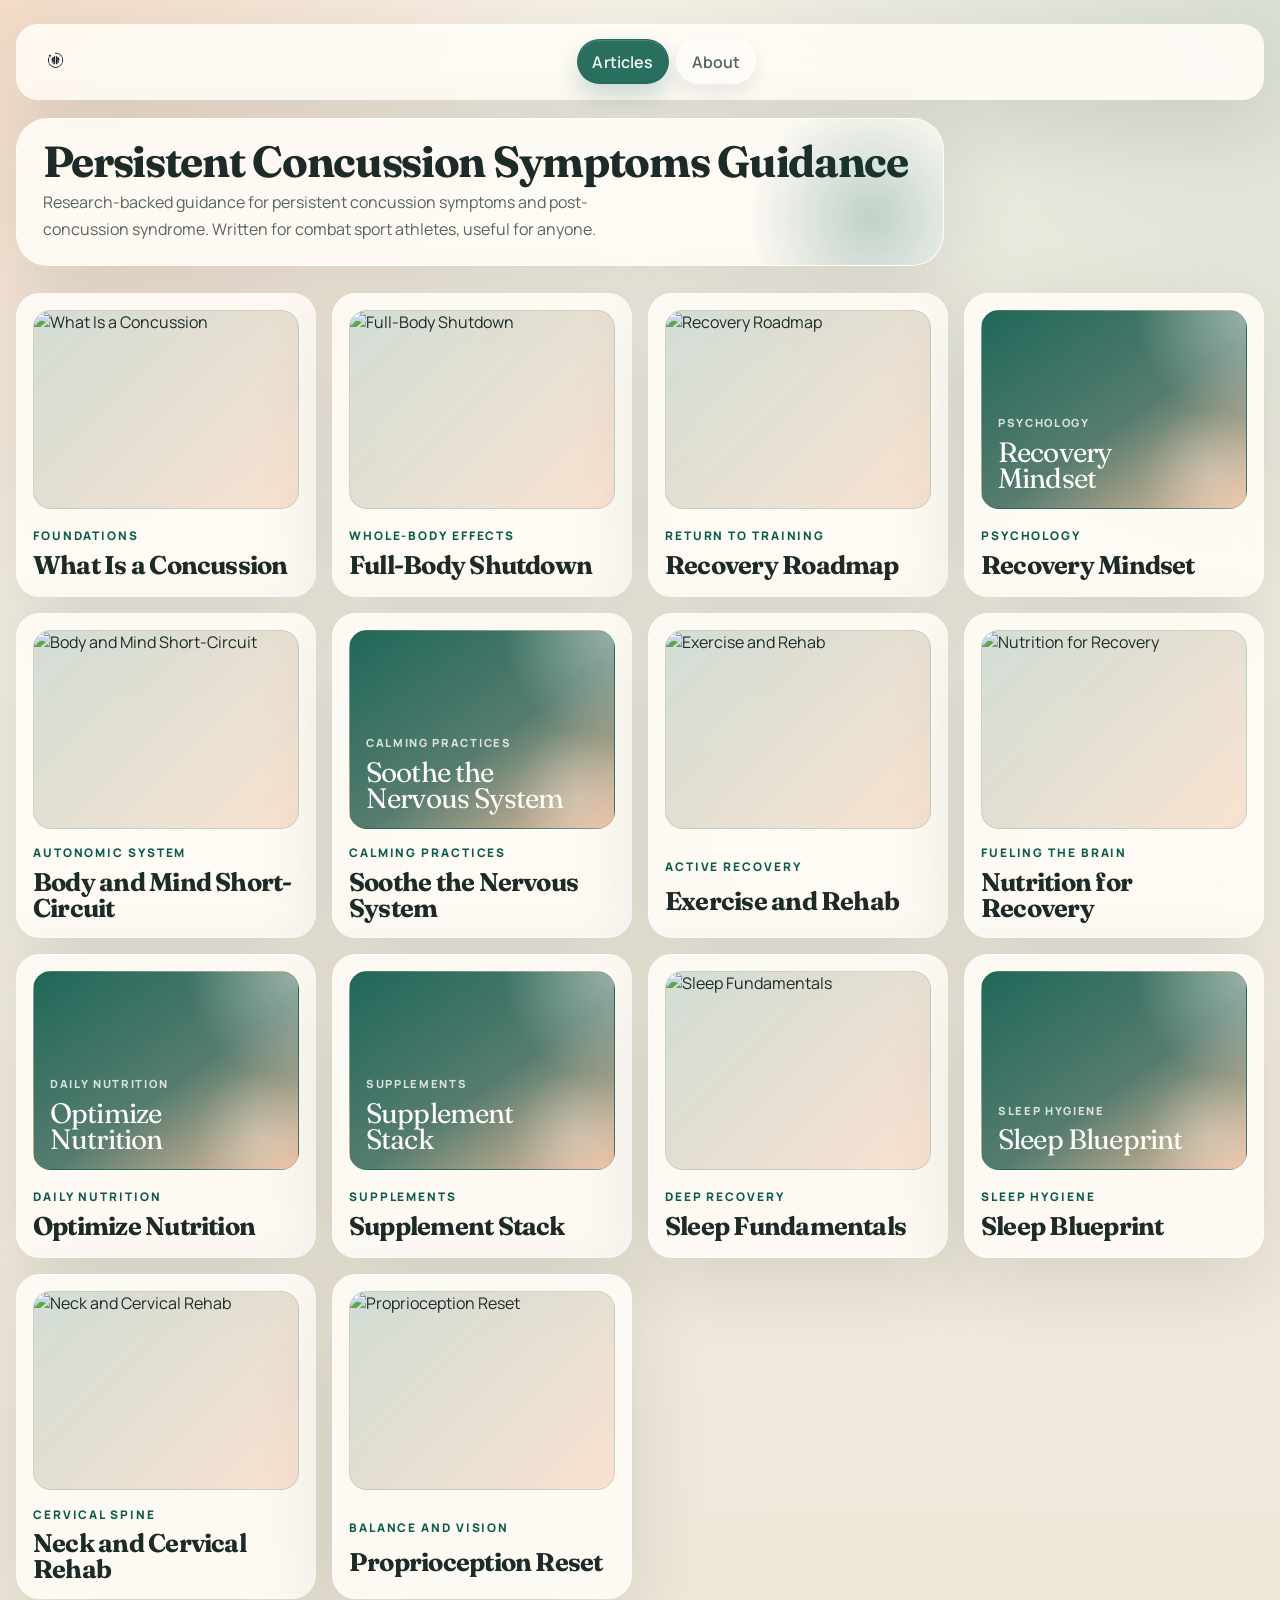
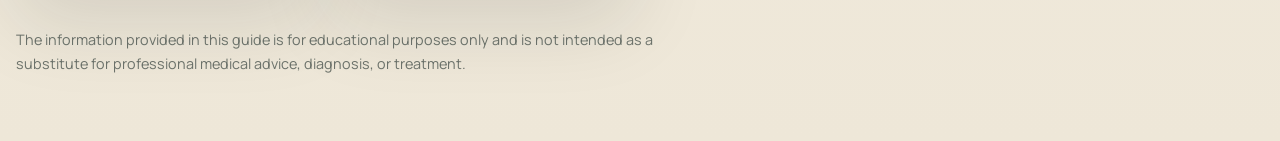
==== commit 62faaa6f: "Add navbar logo and favicon across site" ====
--- a/index.html
+++ b/index.html
@@ -22,11 +22,20 @@
       href="https://fonts.googleapis.com/css2?family=Fraunces:opsz,wght@9..144,500;9..144,700&family=Manrope:wght@400;500;600;700;800&display=swap"
       rel="stylesheet"
     />
+    <link rel="icon" type="image/png" href="./media/persistent-concussion-logo.png" />
     <link rel="stylesheet" href="./styles.css" />
   </head>
   <body>
     <div class="page-shell">
       <nav class="site-nav" aria-label="Primary">
+        <a class="site-nav__logo" href="./index.html" aria-label="Persistent Concussion home">
+          <img
+            src="./media/persistent-concussion-logo.png"
+            alt="Persistent Concussion logo"
+            width="40"
+            height="40"
+          />
+        </a>
         <div class="site-nav__links">
           <a class="site-nav__link" href="./index.html" aria-current="page">Articles</a>
           <a class="site-nav__link" href="./about.html">About</a>
--- a/styles.css
+++ b/styles.css
@@ -59,6 +59,7 @@
 }
 
 .site-nav {
+  position: relative;
   display: flex;
   align-items: center;
   justify-content: center;
@@ -68,8 +69,26 @@
   border-radius: 22px;
 }
 
+.site-nav__logo,
 .site-nav__link {
   text-decoration: none;
+}
+
+.site-nav__logo {
+  position: absolute;
+  left: 1.1rem;
+  display: inline-flex;
+  align-items: center;
+  justify-content: center;
+  width: 2.6rem;
+  height: 2.6rem;
+}
+
+.site-nav__logo img {
+  width: 100%;
+  height: 100%;
+  object-fit: contain;
+  display: block;
 }
 
 .site-nav__links {
@@ -78,6 +97,7 @@
   align-items: center;
   justify-content: center;
   gap: 0.45rem;
+  padding-left: 3.3rem;
 }
 
 .site-nav__link {
@@ -1590,11 +1610,16 @@
 
   .site-nav {
     flex-direction: column;
-    align-items: start;
+    align-items: center;
   }
 
   .site-nav__links {
     width: 100%;
+    padding-left: 0;
+  }
+
+  .site-nav__logo {
+    position: static;
   }
 
   .articles-grid {
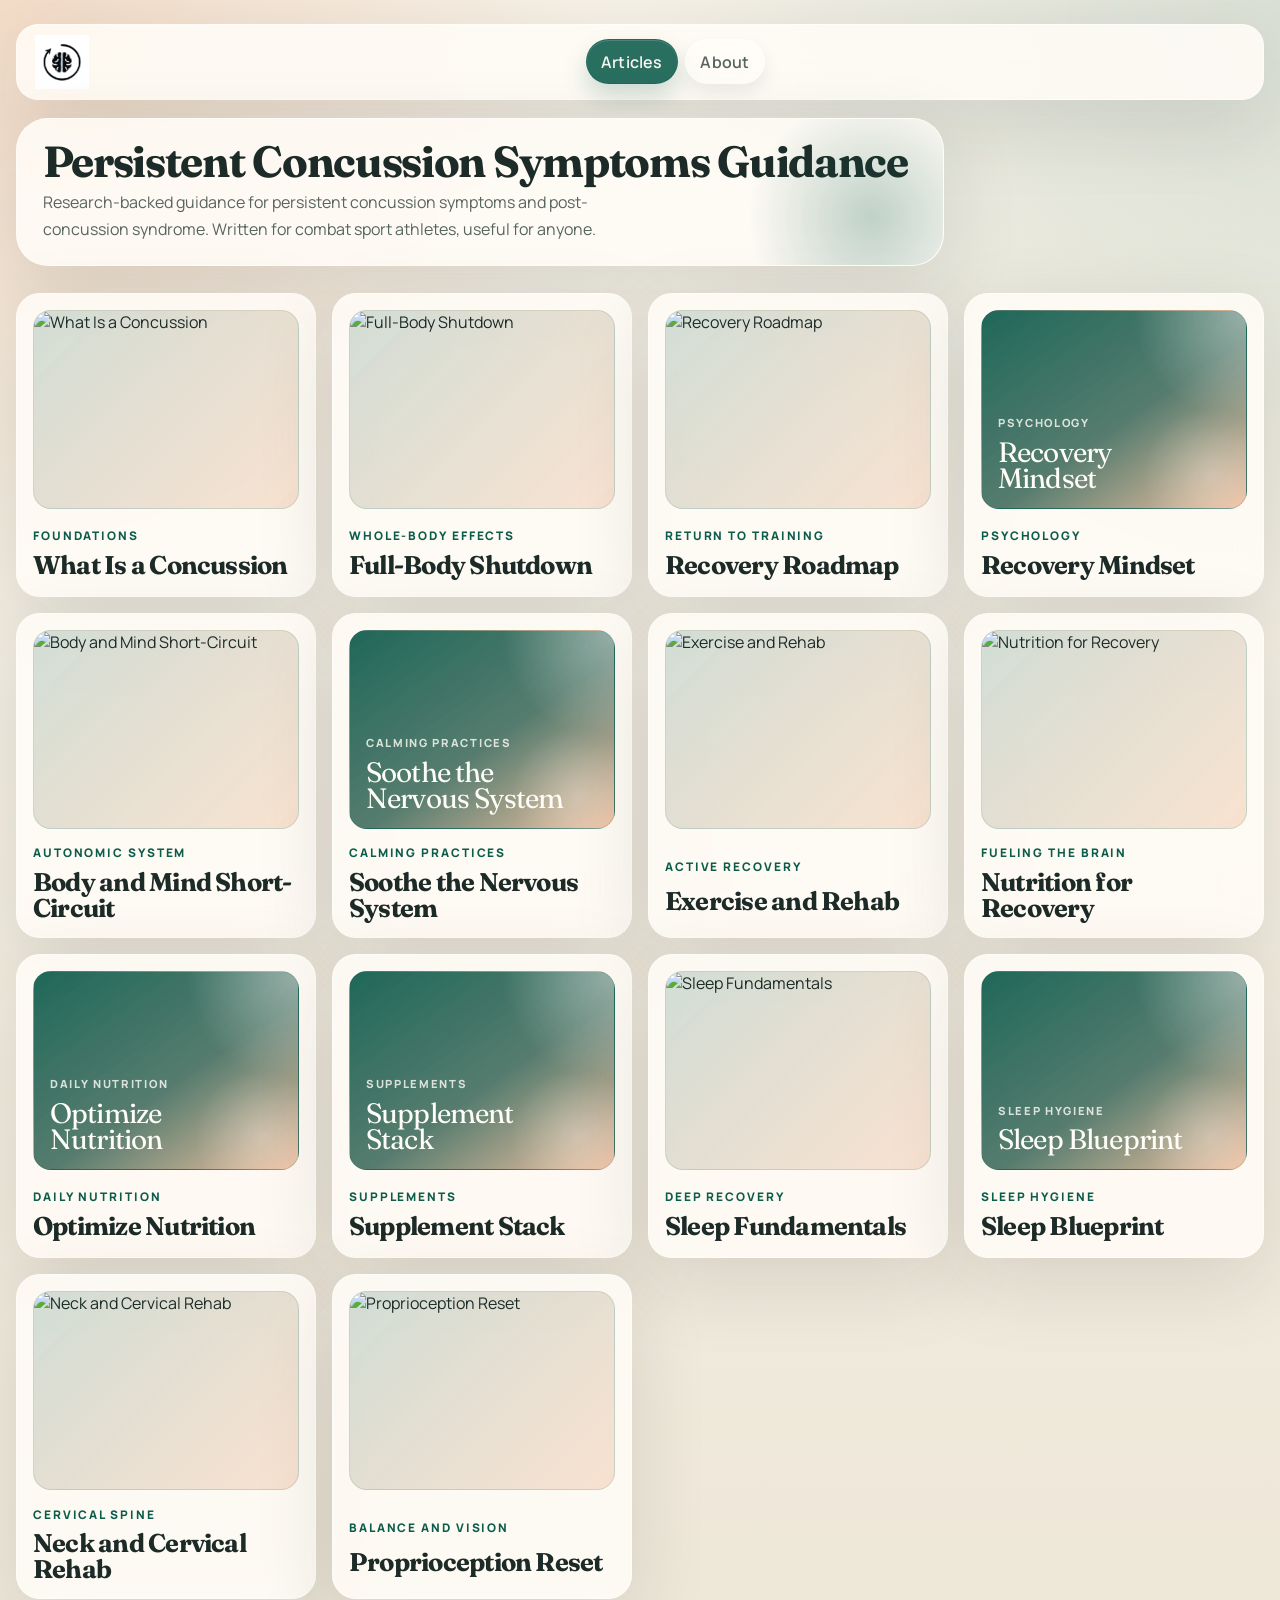
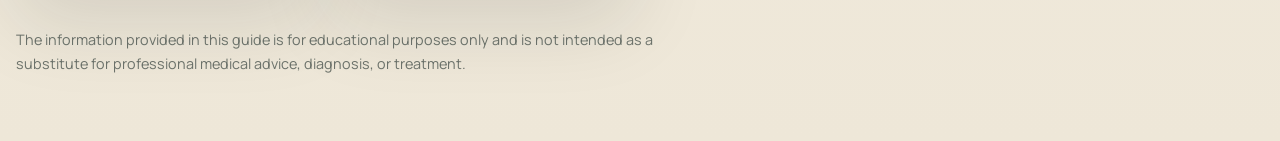
==== commit bd95fa5d: "Replace logo with SVG and enlarge navbar icon" ====
--- a/index.html
+++ b/index.html
@@ -22,7 +22,7 @@
       href="https://fonts.googleapis.com/css2?family=Fraunces:opsz,wght@9..144,500;9..144,700&family=Manrope:wght@400;500;600;700;800&display=swap"
       rel="stylesheet"
     />
-    <link rel="icon" type="image/png" href="./media/persistent-concussion-logo.png" />
+    <link rel="icon" type="image/svg+xml" href="./media/persistent-concussion-logo.svg" />
     <link rel="stylesheet" href="./styles.css" />
   </head>
   <body>
@@ -30,10 +30,10 @@
       <nav class="site-nav" aria-label="Primary">
         <a class="site-nav__logo" href="./index.html" aria-label="Persistent Concussion home">
           <img
-            src="./media/persistent-concussion-logo.png"
+            src="./media/persistent-concussion-logo.svg"
             alt="Persistent Concussion logo"
-            width="40"
-            height="40"
+            width="56"
+            height="56"
           />
         </a>
         <div class="site-nav__links">
--- a/styles.css
+++ b/styles.css
@@ -80,8 +80,8 @@
   display: inline-flex;
   align-items: center;
   justify-content: center;
-  width: 2.6rem;
-  height: 2.6rem;
+  width: 3.4rem;
+  height: 3.4rem;
 }
 
 .site-nav__logo img {
@@ -97,7 +97,7 @@
   align-items: center;
   justify-content: center;
   gap: 0.45rem;
-  padding-left: 3.3rem;
+  padding-left: 4.4rem;
 }
 
 .site-nav__link {
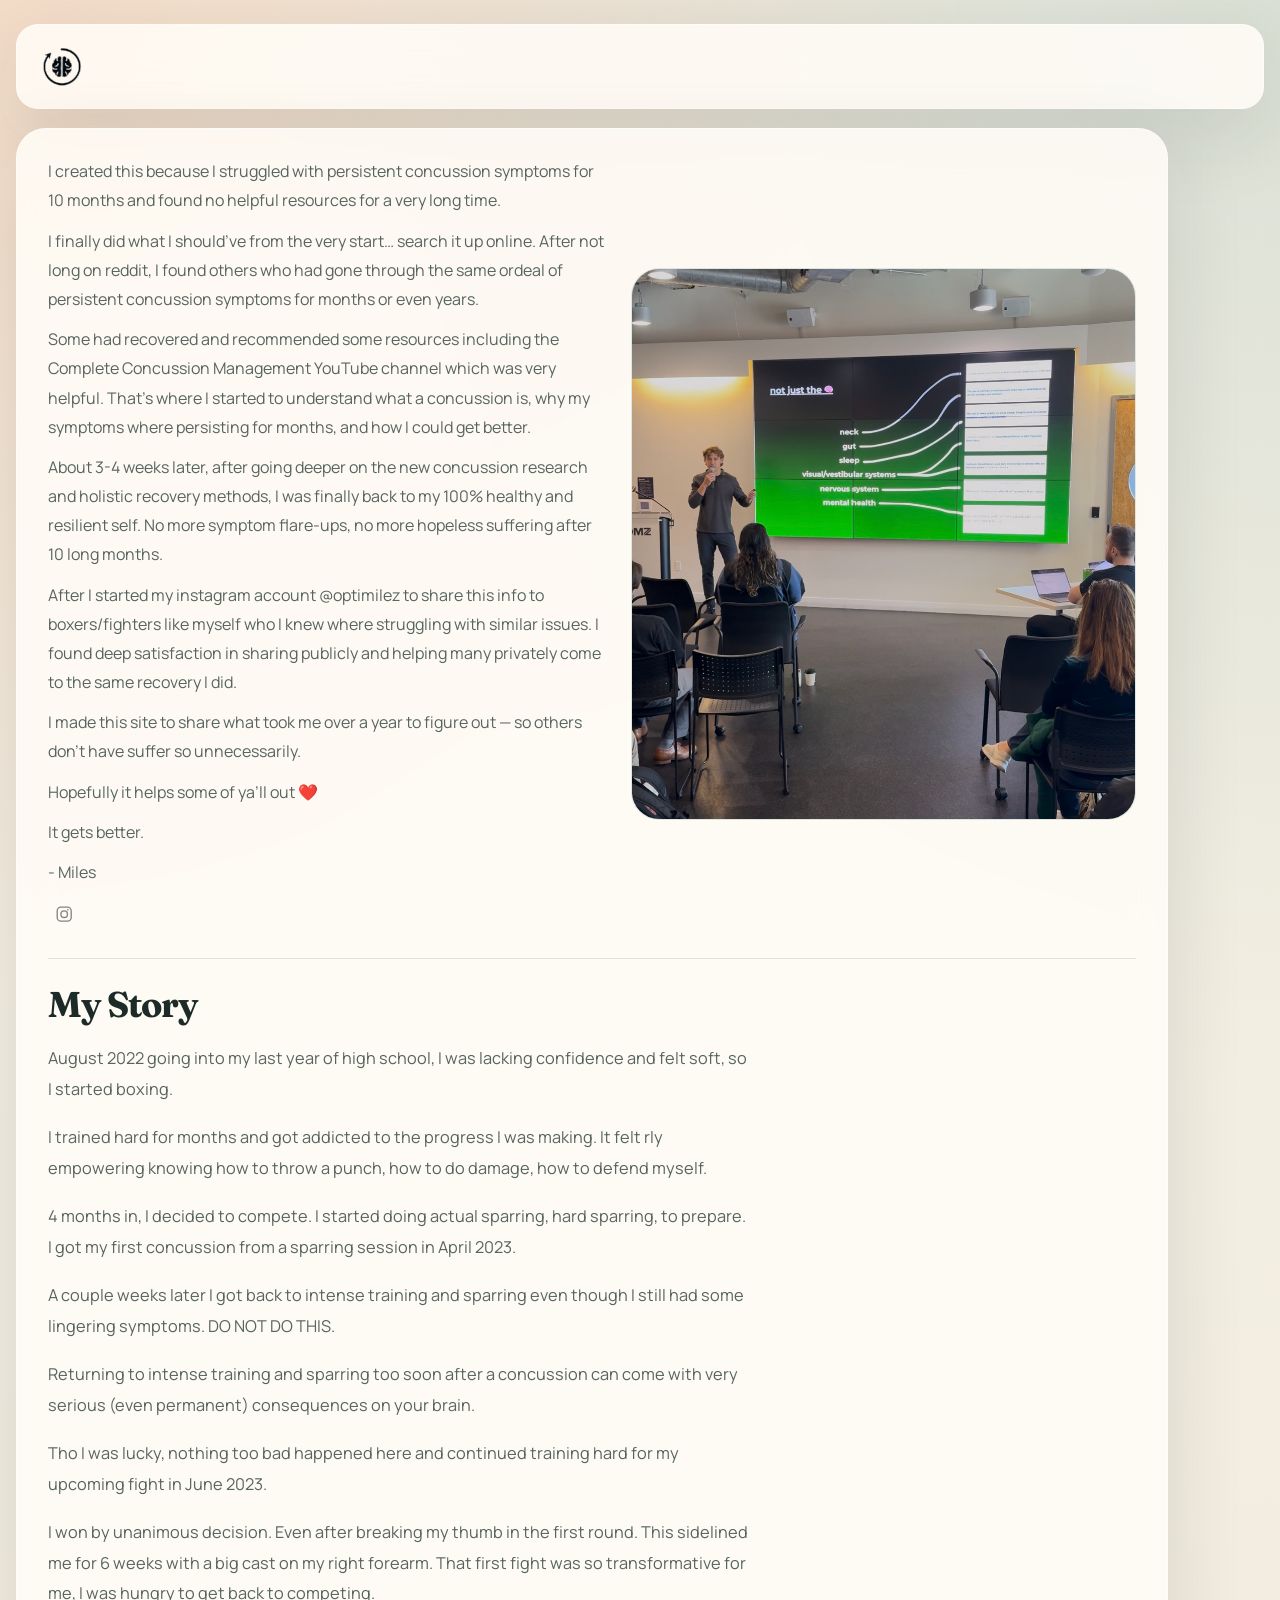
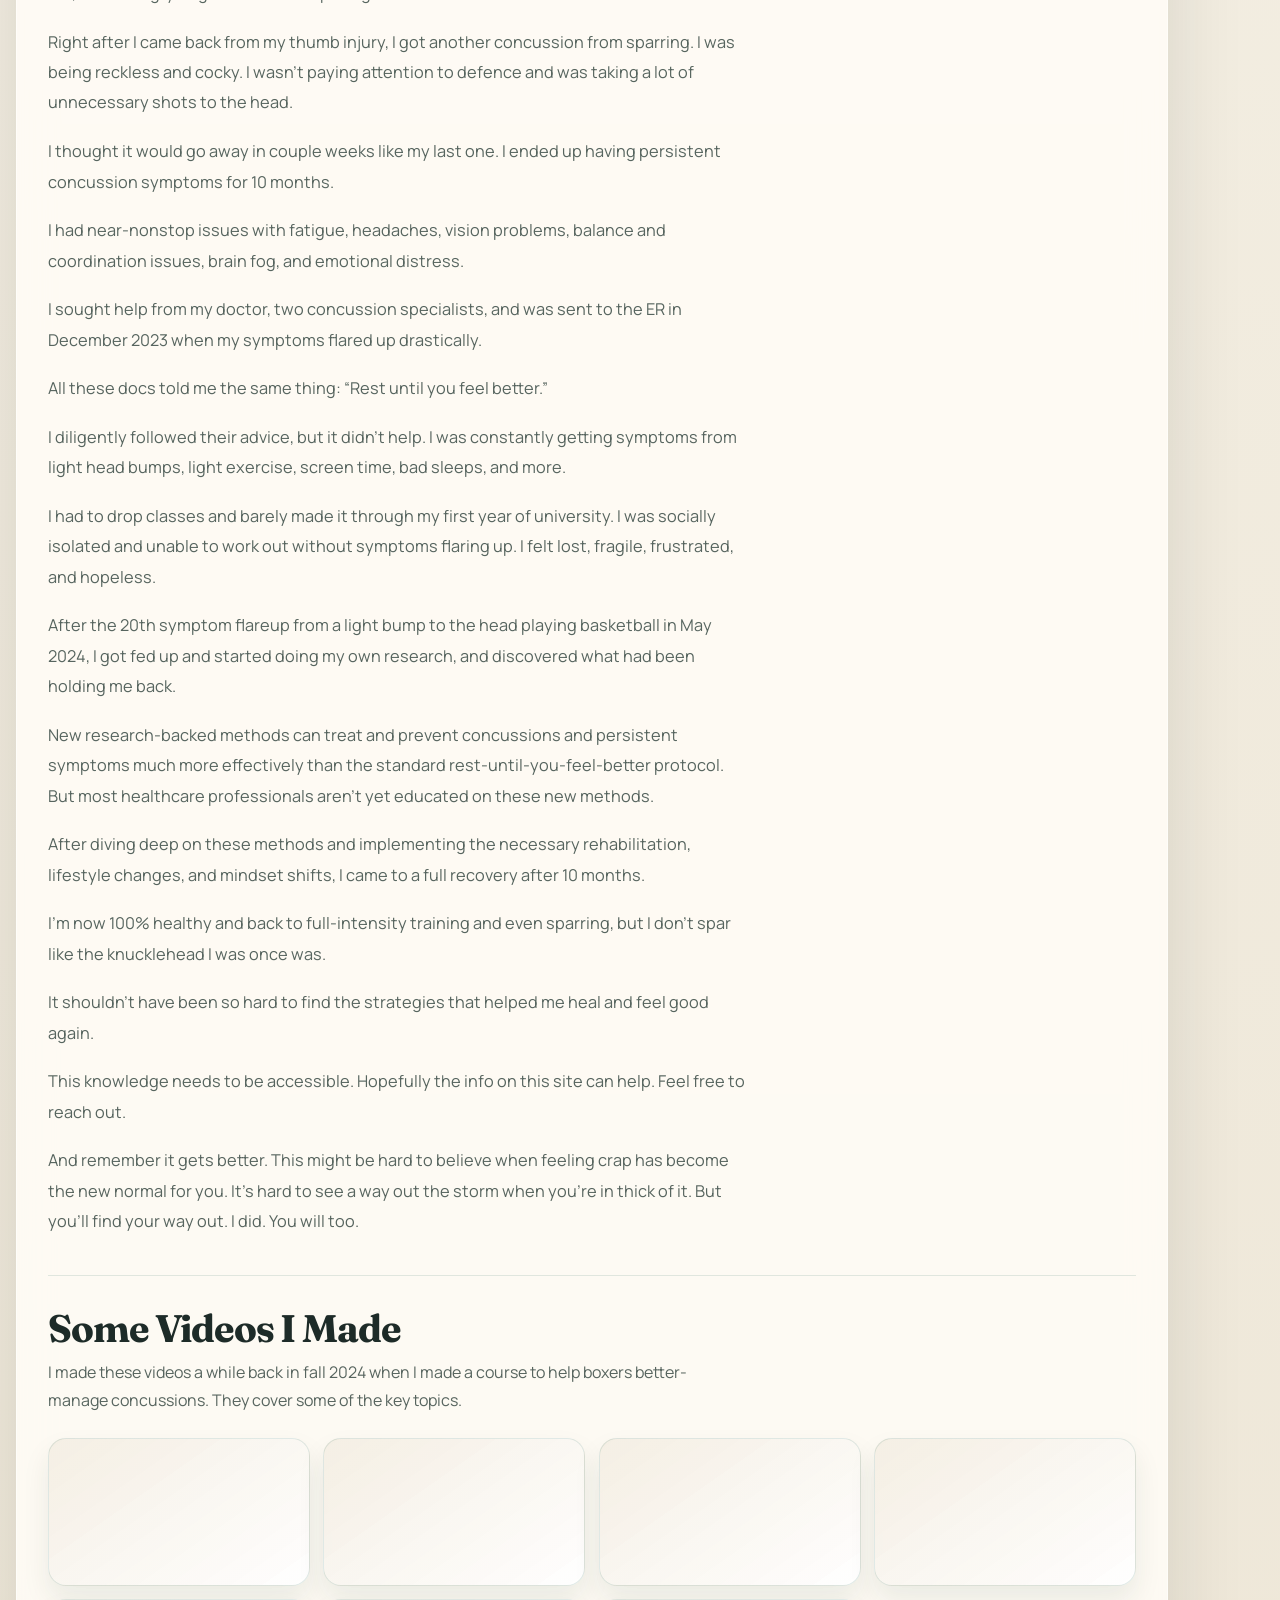
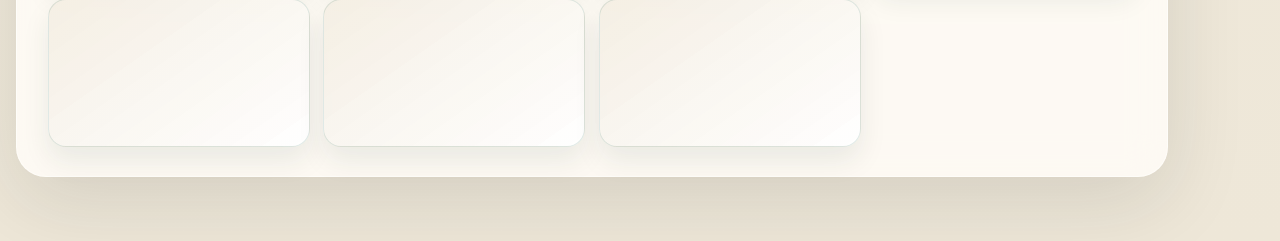
==== commit eedbdb68: "simplify site to about page only" ====
--- a/index.html
+++ b/index.html
@@ -27,7 +27,7 @@
   </head>
   <body>
     <div class="page-shell">
-      <nav class="site-nav" aria-label="Primary">
+      <nav class="site-nav site-nav--single" aria-label="Primary">
         <a class="site-nav__logo" href="./index.html" aria-label="Persistent Concussion home">
           <img
             src="./media/persistent-concussion-logo.svg"
@@ -36,36 +36,285 @@
             height="56"
           />
         </a>
-        <div class="site-nav__links">
-          <a class="site-nav__link" href="./index.html" aria-current="page">Articles</a>
-          <a class="site-nav__link" href="./about.html">About</a>
-        </div>
       </nav>
 
-      <header class="hero hero--compact">
-        <div class="hero__inner">
-          <h1 class="hero__title">Persistent Concussion Symptoms Guidance</h1>
-          <p class="hero__subtitle">
-            Research-backed guidance for persistent concussion symptoms and post-concussion
-            syndrome. Written for combat sport athletes, useful for anyone.
-          </p>
-        </div>
-      </header>
-
-      <main class="layout">
-        <section class="course" id="articles" aria-label="Article library">
-          <section class="articles-grid" id="articles-grid" aria-label="Article previews"></section>
-        </section>
+      <main class="about-page">
+        <article class="about-story">
+          <header class="about-story__lead">
+            <div class="about-story__lead-copy">
+              <p class="about-story__intro">
+                I created this because I struggled with persistent concussion symptoms for 10
+                months and found no helpful resources for a very long time.
+              </p>
+              <p class="about-story__intro">
+                I finally did what I should’ve from the very start… search it up online. After
+                not long on reddit, I found others who had gone through the same ordeal of
+                persistent concussion symptoms for months or even years.
+              </p>
+              <p class="about-story__intro">
+                Some had recovered and recommended some resources including the Complete
+                Concussion Management YouTube channel which was very helpful. That’s where I
+                started to understand what a concussion is, why my symptoms where persisting for
+                months, and how I could get better.
+              </p>
+              <p class="about-story__intro">
+                About 3-4 weeks later, after going deeper on the new concussion research and
+                holistic recovery methods, I was finally back to my 100% healthy and resilient
+                self. No more symptom flare-ups, no more hopeless suffering after 10 long
+                months.
+              </p>
+              <p class="about-story__intro">
+                After I started my instagram account @optimilez to share this info to
+                boxers/fighters like myself who I knew where struggling with similar issues. I
+                found deep satisfaction in sharing publicly and helping many privately come to the
+                same recovery I did.
+              </p>
+              <p class="about-story__intro">
+                I made this site to share what took me over a year to figure out — so others
+                don't have suffer so unnecessarily.
+              </p>
+              <p class="about-story__intro">
+                Hopefully it helps some of ya’ll out ❤️
+              </p>
+              <p class="about-story__intro">
+                It gets better.
+              </p>
+              <p class="about-story__intro">
+                - Miles
+              </p>
+              <a
+                class="about-story__social-link"
+                href="https://www.instagram.com/optimilez/"
+                target="_blank"
+                rel="noopener noreferrer"
+                aria-label="Miles on Instagram"
+              >
+                <svg viewBox="0 0 24 24" aria-hidden="true" focusable="false">
+                  <path
+                    d="M7.75 2h8.5A5.75 5.75 0 0 1 22 7.75v8.5A5.75 5.75 0 0 1 16.25 22h-8.5A5.75 5.75 0 0 1 2 16.25v-8.5A5.75 5.75 0 0 1 7.75 2Zm0 1.75A4 4 0 0 0 3.75 7.75v8.5a4 4 0 0 0 4 4h8.5a4 4 0 0 0 4-4v-8.5a4 4 0 0 0-4-4h-8.5Zm8.95 1.5a1.05 1.05 0 1 1 0 2.1 1.05 1.05 0 0 1 0-2.1ZM12 6.85A5.15 5.15 0 1 1 6.85 12 5.16 5.16 0 0 1 12 6.85Zm0 1.75A3.4 3.4 0 1 0 15.4 12 3.41 3.41 0 0 0 12 8.6Z"
+                  />
+                </svg>
+              </a>
+            </div>
+            <figure class="about-story__portrait">
+              <img
+                src="./media/miles-about-portrait.png"
+                alt="Portrait of Miles"
+                loading="lazy"
+              />
+            </figure>
+          </header>
+
+          <div class="about-story__body">
+            <h2>My Story</h2>
+            <p>
+              August 2022 going into my last year of high school, I was lacking confidence and
+              felt soft, so I started boxing.
+            </p>
+
+            <p>
+              I trained hard for months and got addicted to the progress I was making. It felt
+              rly empowering knowing how to throw a punch, how to do damage, how to defend
+              myself.
+            </p>
+
+            <p>
+              4 months in, I decided to compete. I started doing actual sparring, hard sparring,
+              to prepare. I got my first concussion from a sparring session in April 2023.
+            </p>
+
+            <p>
+              A couple weeks later I got back to intense training and sparring even though I
+              still had some lingering symptoms. DO NOT DO THIS.
+            </p>
+
+            <p>
+              Returning to intense training and sparring too soon after a concussion can come
+              with very serious (even permanent) consequences on your brain.
+            </p>
+
+            <p>
+              Tho I was lucky, nothing too bad happened here and continued training hard for my
+              upcoming fight in June 2023.
+            </p>
+
+            <p>
+              I won by unanimous decision. Even after breaking my thumb in the first round. This
+              sidelined me for 6 weeks with a big cast on my right forearm. That first fight was
+              so transformative for me, I was hungry to get back to competing.
+            </p>
+
+            <p>
+              Right after I came back from my thumb injury, I got another concussion from
+              sparring. I was being reckless and cocky. I wasn’t paying attention to defence and
+              was taking a lot of unnecessary shots to the head.
+            </p>
+
+            <p>
+              I thought it would go away in couple weeks like my last one. I ended up having
+              persistent concussion symptoms for 10 months.
+            </p>
+
+            <p>
+              I had near-nonstop issues with fatigue, headaches, vision problems, balance and
+              coordination issues, brain fog, and emotional distress.
+            </p>
+
+            <p>
+              I sought help from my doctor, two concussion specialists, and was sent to the ER
+              in December 2023 when my symptoms flared up drastically.
+            </p>
+
+            <p>
+              All these docs told me the same thing: “Rest until you feel better.”
+            </p>
+
+            <p>
+              I diligently followed their advice, but it didn’t help. I was constantly getting
+              symptoms from light head bumps, light exercise, screen time, bad sleeps, and more.
+            </p>
+
+            <p>
+              I had to drop classes and barely made it through my first year of university. I
+              was socially isolated and unable to work out without symptoms flaring up. I felt
+              lost, fragile, frustrated, and hopeless.
+            </p>
+
+            <p>
+              After the 20th symptom flareup from a light bump to the head playing basketball in
+              May 2024, I got fed up and started doing my own research, and discovered what had
+              been holding me back.
+            </p>
+
+            <p>
+              New research-backed methods can treat and prevent concussions and persistent
+              symptoms much more effectively than the standard rest-until-you-feel-better
+              protocol. But most healthcare professionals aren’t yet educated on these new
+              methods.
+            </p>
+
+            <p>
+              After diving deep on these methods and implementing the necessary rehabilitation,
+              lifestyle changes, and mindset shifts, I came to a full recovery after 10 months.
+            </p>
+
+            <p>
+              I’m now 100% healthy and back to full-intensity training and even sparring, but I
+              don’t spar like the knucklehead I was once was.
+            </p>
+
+            <p>
+              It shouldn’t have been so hard to find the strategies that helped me heal and feel
+              good again.
+            </p>
+
+            <p>
+              This knowledge needs to be accessible. Hopefully the info on this site can help.
+              Feel free to reach out.
+            </p>
+
+            <p>
+              And remember it gets better. This might be hard to believe when feeling crap has
+              become the new normal for you. It’s hard to see a way out the storm when you’re in
+              thick of it. But you’ll find your way out. I did. You will too.
+            </p>
+          </div>
+
+          <section class="about-story__videos" aria-labelledby="videos-heading">
+            <div class="about-story__videos-copy">
+              <h2 id="videos-heading">Some Videos I Made</h2>
+              <p>
+                I made these videos a while back in fall 2024 when I made a course to help
+                boxers better-manage concussions. They cover some of the key topics.
+              </p>
+            </div>
+
+            <div class="about-story__video-list">
+              <section class="about-video">
+                <div class="about-video__frame">
+                  <iframe
+                    src="https://www.loom.com/embed/7af019a33f4347e6a2fbdbf54fd8a4a3"
+                    title="PCS"
+                    loading="lazy"
+                    allowfullscreen
+                  ></iframe>
+                </div>
+              </section>
+
+              <section class="about-video">
+                <div class="about-video__frame">
+                  <iframe
+                    src="https://www.loom.com/embed/3377d8dd1d47414c8404d854fd78335a"
+                    title="Brain damage stats"
+                    loading="lazy"
+                    allowfullscreen
+                  ></iframe>
+                </div>
+              </section>
+
+              <section class="about-video">
+                <div class="about-video__frame">
+                  <iframe
+                    src="https://player.vimeo.com/video/1009759112"
+                    title="Why nutrition matters"
+                    loading="lazy"
+                    allow="autoplay; fullscreen; picture-in-picture"
+                    allowfullscreen
+                  ></iframe>
+                </div>
+              </section>
+
+              <section class="about-video">
+                <div class="about-video__frame">
+                  <iframe
+                    src="https://player.vimeo.com/video/1003541516"
+                    title="Small bumps Part 1"
+                    loading="lazy"
+                    allow="autoplay; fullscreen; picture-in-picture"
+                    allowfullscreen
+                  ></iframe>
+                </div>
+              </section>
+
+              <section class="about-video">
+                <div class="about-video__frame">
+                  <iframe
+                    src="https://player.vimeo.com/video/1003546179"
+                    title="Small bumps Part 2"
+                    loading="lazy"
+                    allow="autoplay; fullscreen; picture-in-picture"
+                    allowfullscreen
+                  ></iframe>
+                </div>
+              </section>
+
+              <section class="about-video">
+                <div class="about-video__frame">
+                  <iframe
+                    src="https://player.vimeo.com/video/1003531127"
+                    title="Fear avoidance/nocebo Part 1"
+                    loading="lazy"
+                    allow="autoplay; fullscreen; picture-in-picture"
+                    allowfullscreen
+                  ></iframe>
+                </div>
+              </section>
+
+              <section class="about-video">
+                <div class="about-video__frame">
+                  <iframe
+                    src="https://player.vimeo.com/video/1003520182"
+                    title="Fear avoidance/nocebo Part 2"
+                    loading="lazy"
+                    allow="autoplay; fullscreen; picture-in-picture"
+                    allowfullscreen
+                  ></iframe>
+                </div>
+              </section>
+            </div>
+          </section>
+        </article>
       </main>
-
-      <footer class="site-footer">
-        <p>
-          The information provided in this guide is for educational purposes only and is not
-          intended as a substitute for professional medical advice, diagnosis, or treatment.
-        </p>
-      </footer>
     </div>
-
-    <script type="module" src="./app.js"></script>
   </body>
 </html>
--- a/styles.css
+++ b/styles.css
@@ -82,6 +82,14 @@
   justify-content: center;
   width: 3.4rem;
   height: 3.4rem;
+}
+
+.site-nav--single {
+  justify-content: flex-start;
+}
+
+.site-nav--single .site-nav__logo {
+  position: static;
 }
 
 .site-nav__logo img {
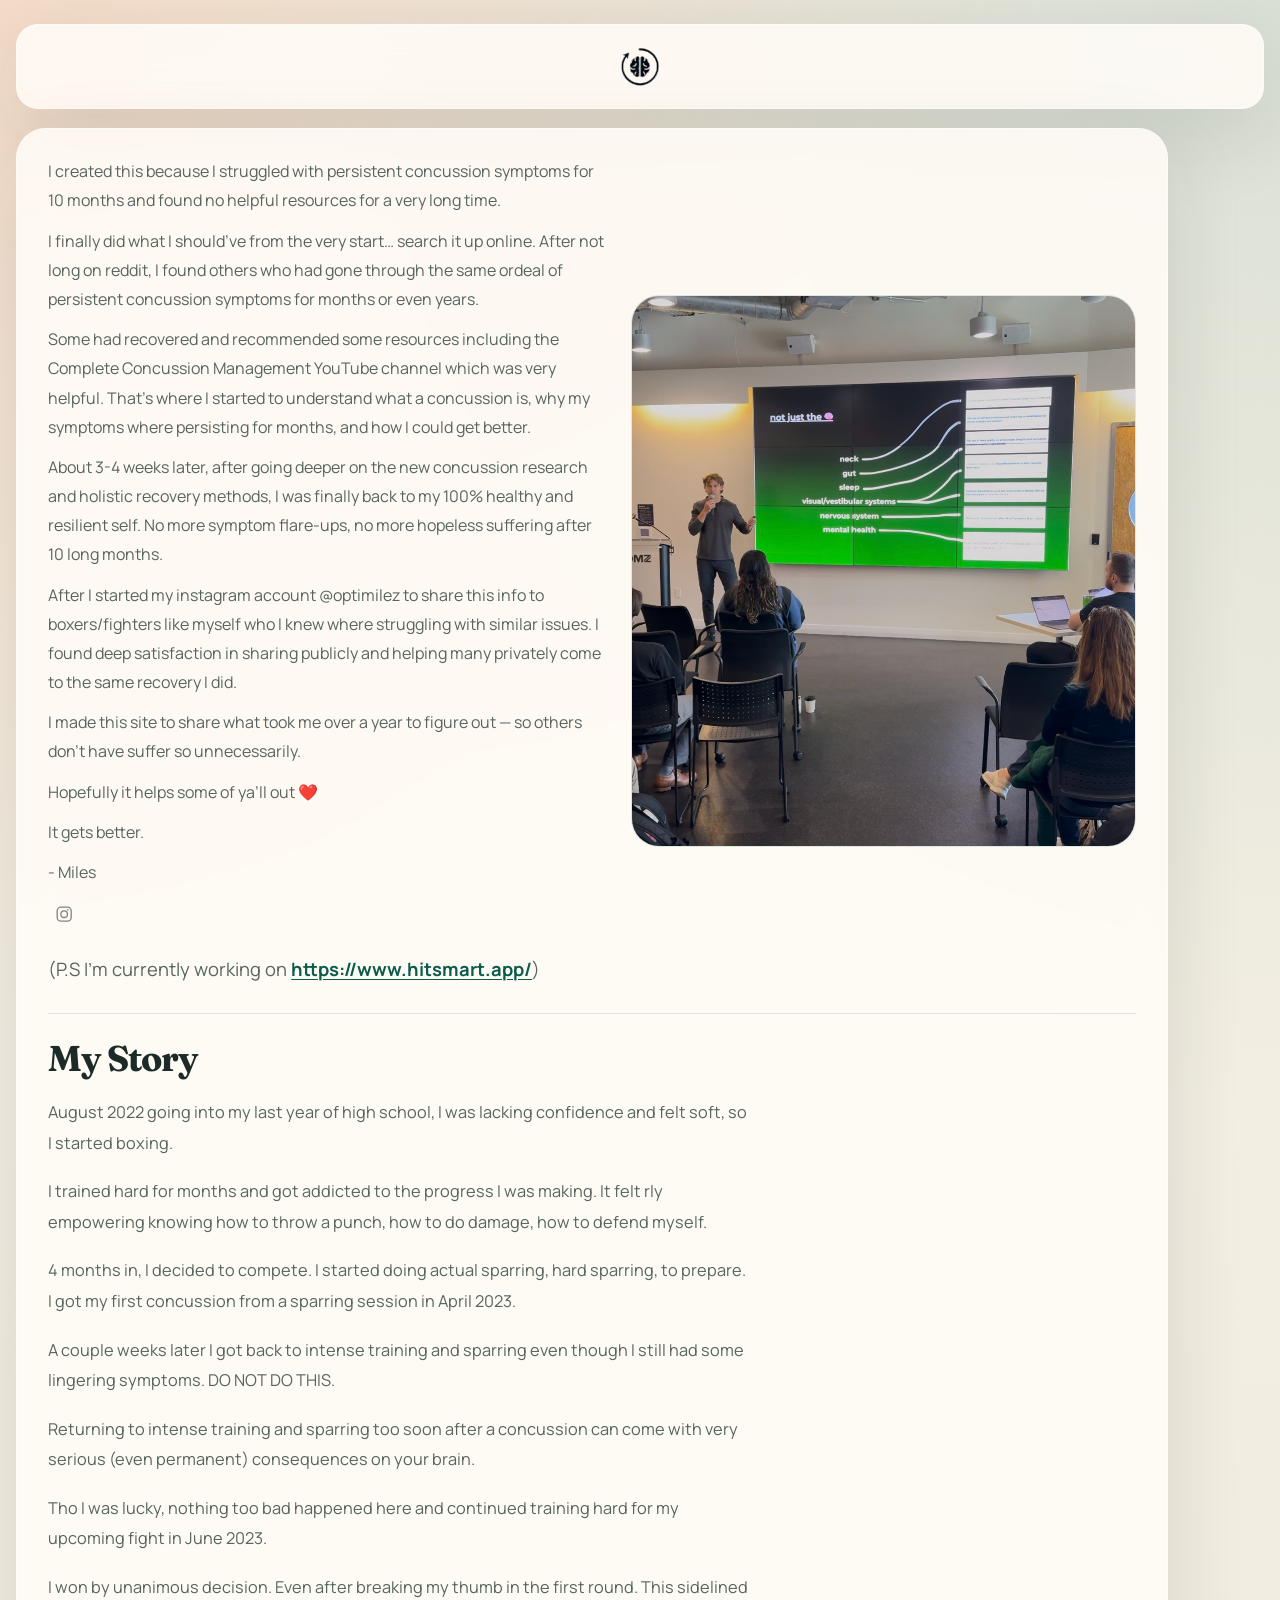
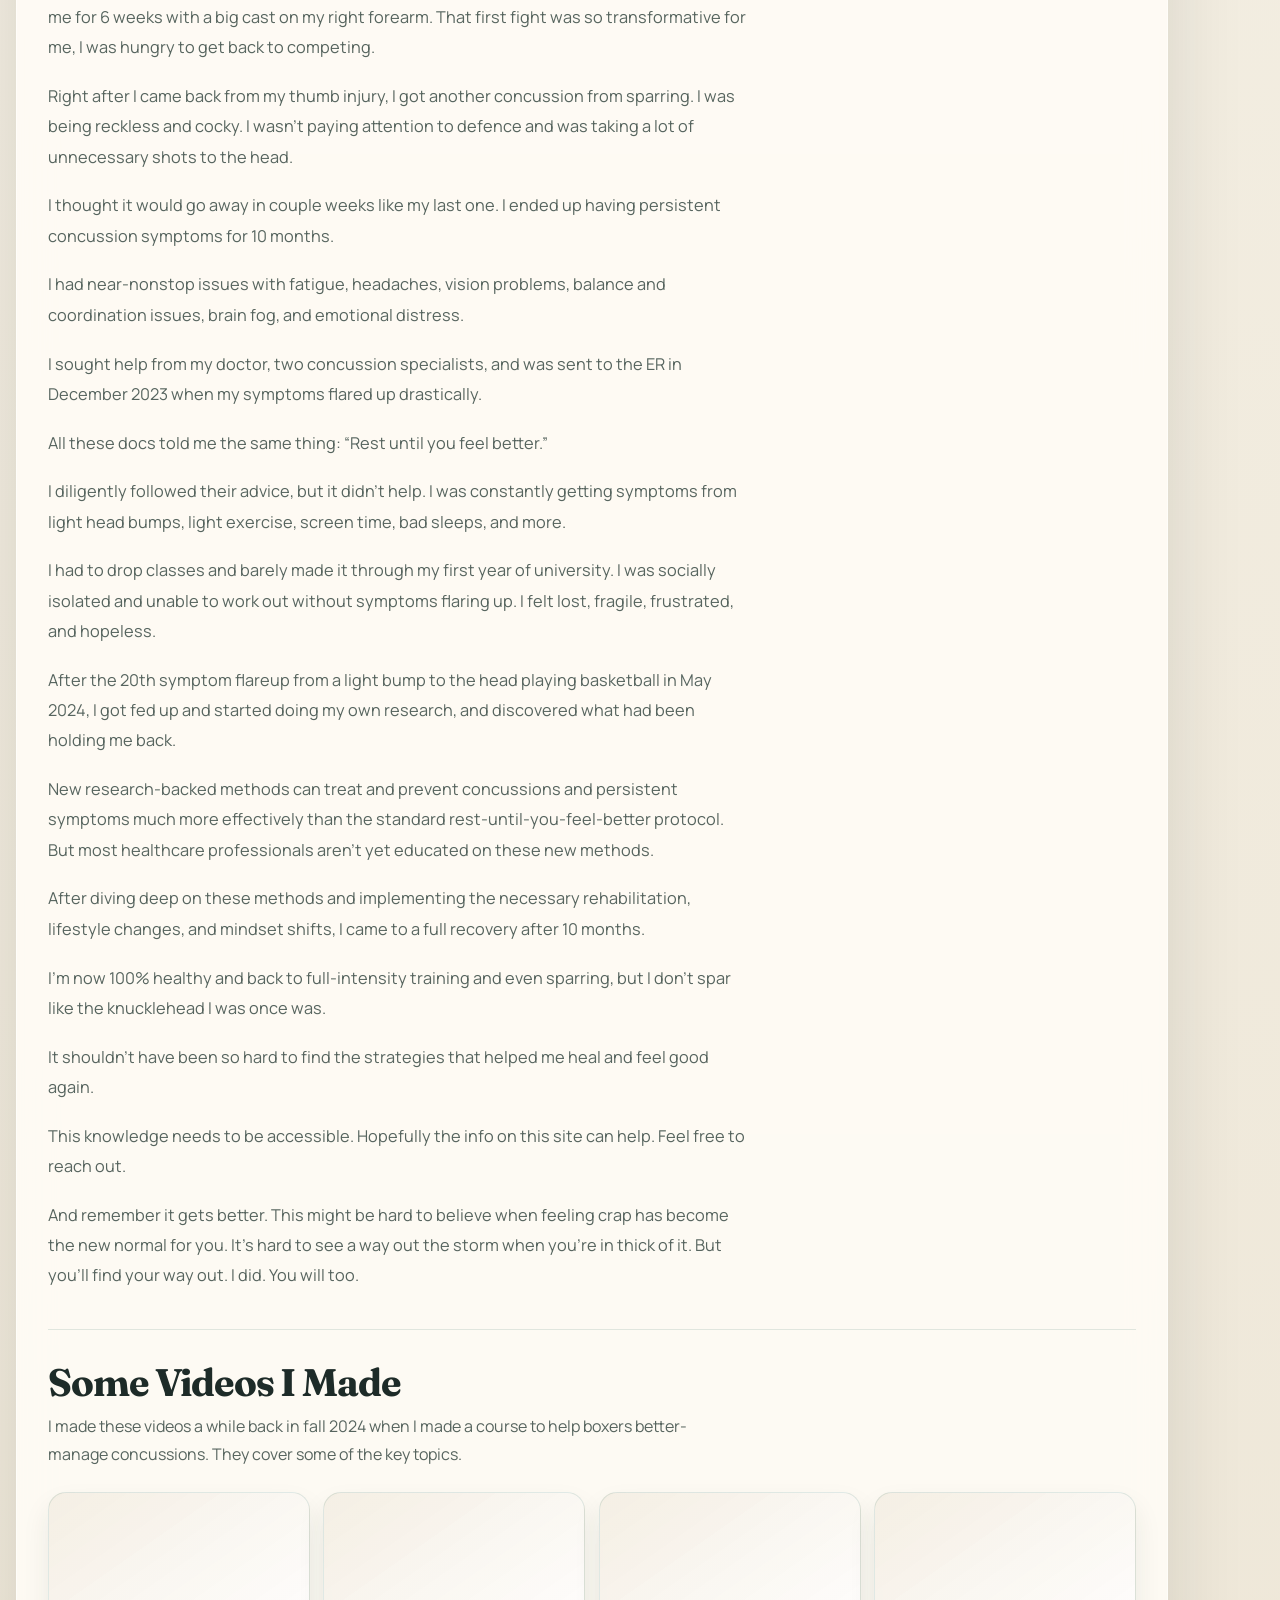
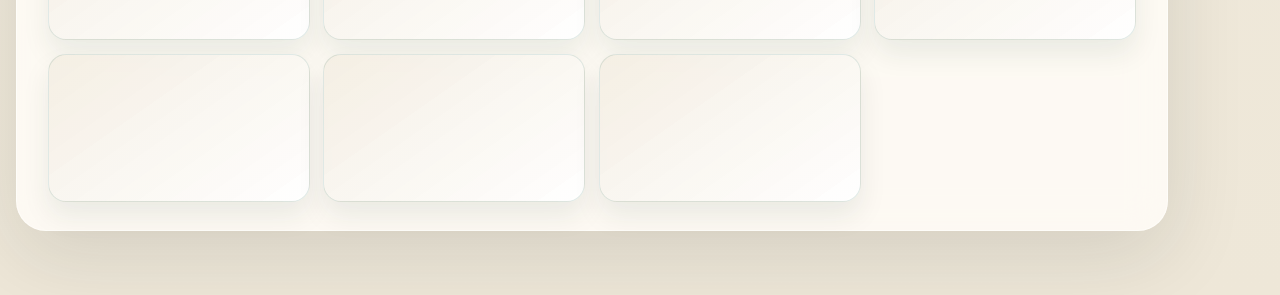
==== commit 771d7bbc: "center logo and add HitSmart note" ====
--- a/index.html
+++ b/index.html
@@ -95,6 +95,10 @@
                   />
                 </svg>
               </a>
+              <p class="about-story__postscript">
+                (P.S I'm currently working on
+                <a href="https://www.hitsmart.app/" target="_blank" rel="noopener noreferrer">https://www.hitsmart.app/</a>)
+              </p>
             </div>
             <figure class="about-story__portrait">
               <img
--- a/styles.css
+++ b/styles.css
@@ -85,7 +85,7 @@
 }
 
 .site-nav--single {
-  justify-content: flex-start;
+  justify-content: center;
 }
 
 .site-nav--single .site-nav__logo {
@@ -1435,6 +1435,20 @@
   fill: currentColor;
 }
 
+.about-story__postscript {
+  margin: 0.85rem 0 0;
+  color: var(--ink-soft);
+  font-size: clamp(1rem, 1.5vw, 1.15rem);
+  line-height: 1.6;
+}
+
+.about-story__postscript a {
+  color: var(--brand);
+  font-weight: 700;
+  text-decoration-thickness: 0.08em;
+  text-underline-offset: 0.18em;
+}
+
 .about-story__portrait {
   margin: 0;
   overflow: hidden;
